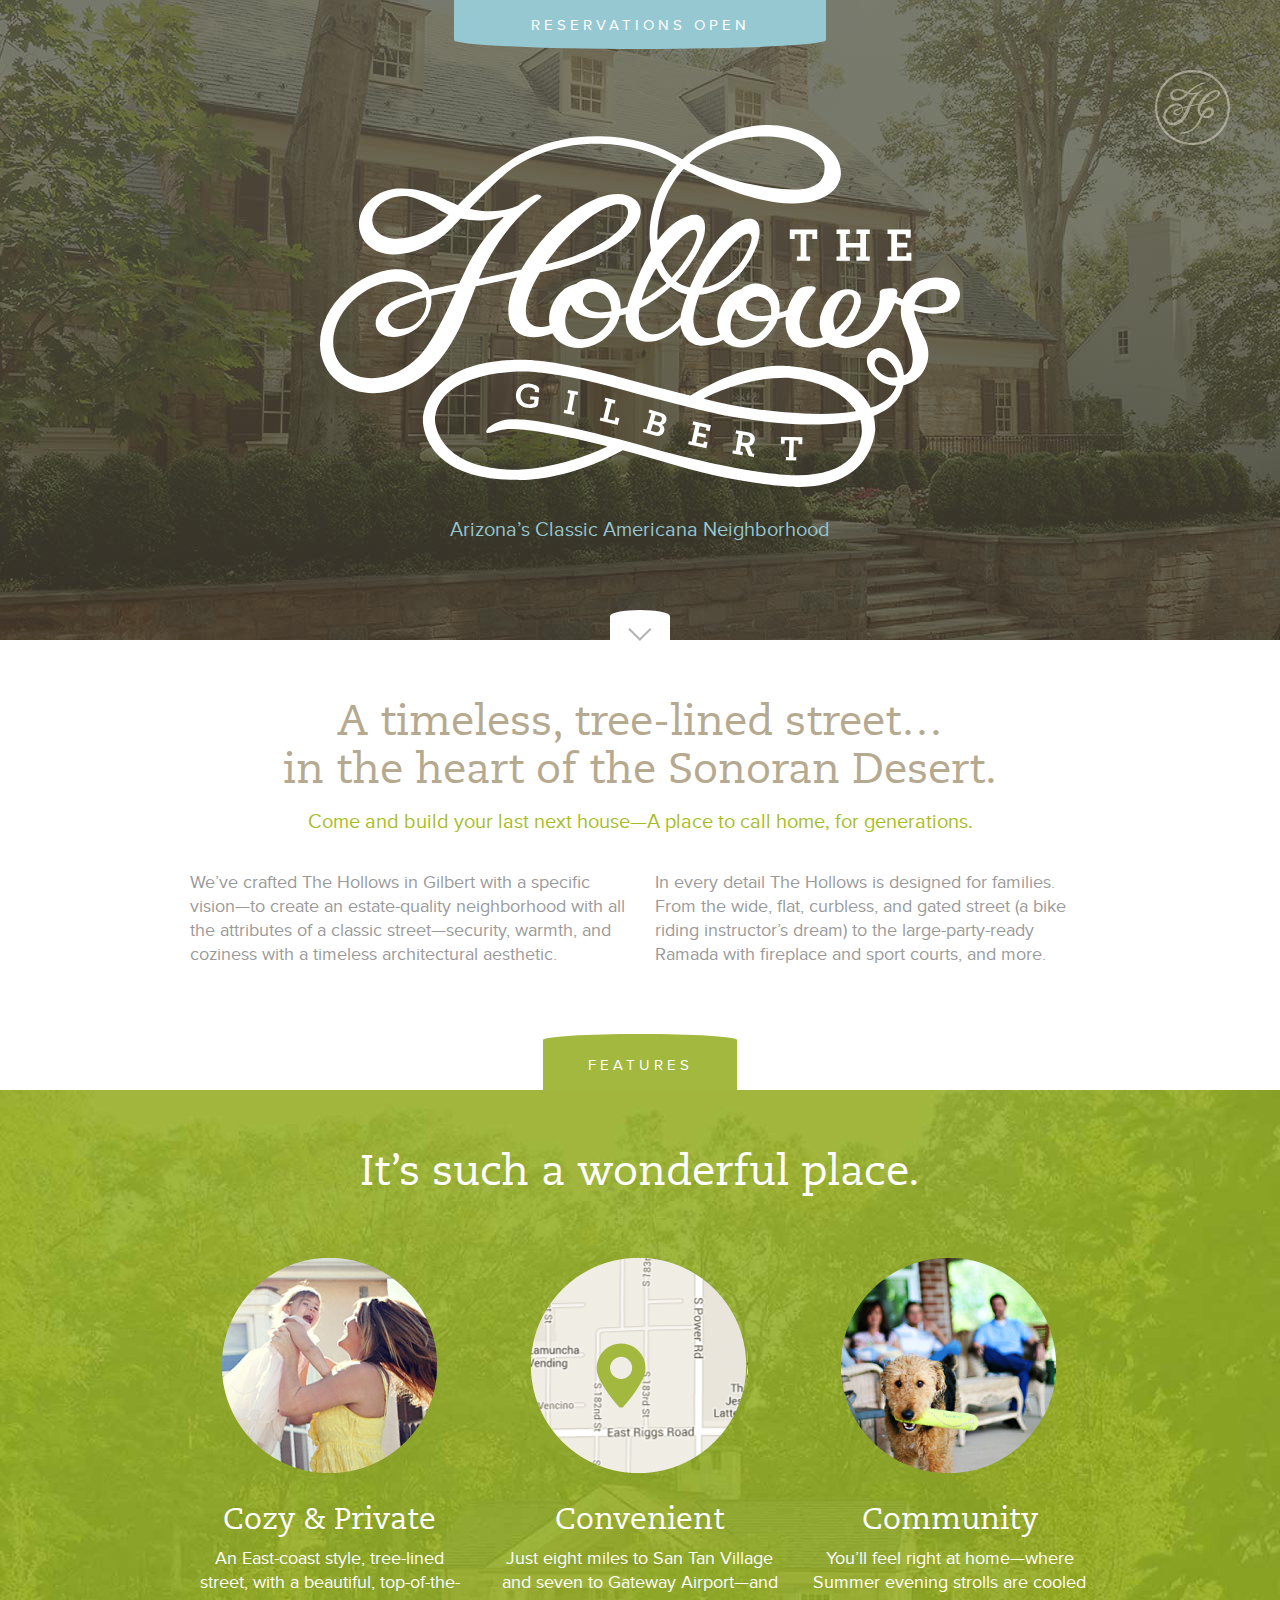
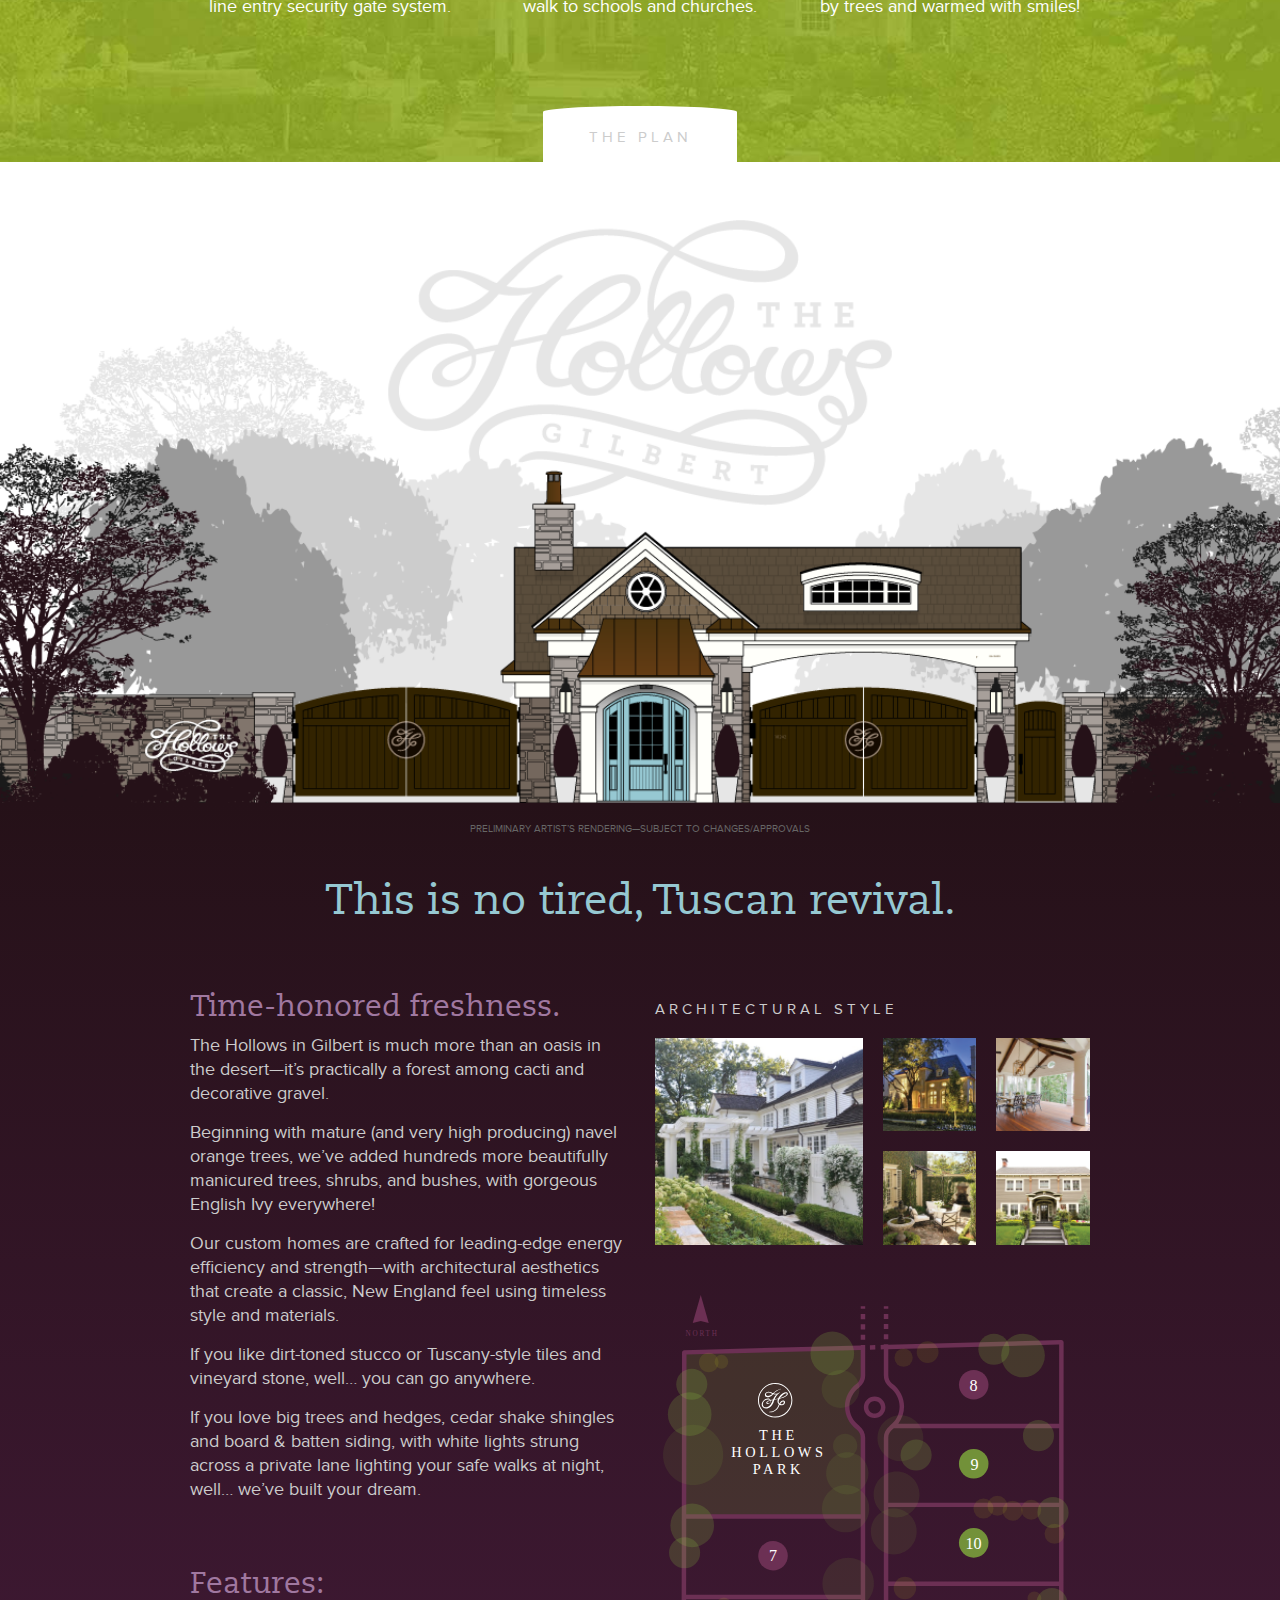
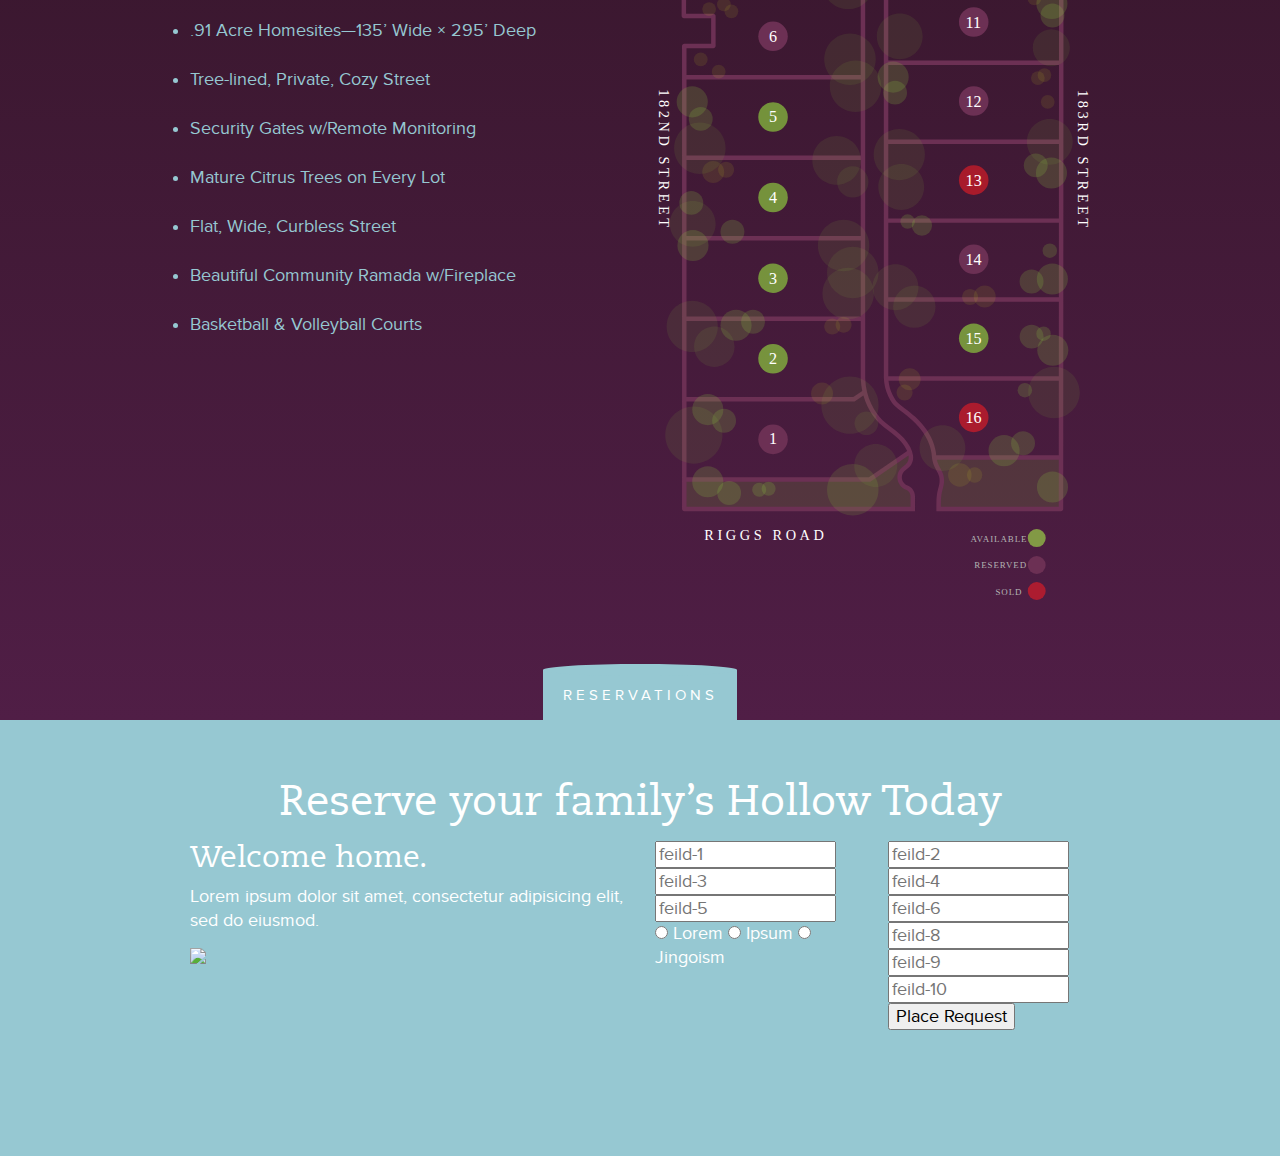
==== index.html @ a88f7053 "Plan Section" ====
<html>
<head>
	<title>The Hollows - Gilbert</title>
	<link rel="stylesheet" type="text/css" href="css/main.css">
</head>
<body>
	<header>
		<a href="#reservations" class="tab">Reservations Open</a>
		<div class="container">
			<h1>
				<img src="img/logo.svg" alt="The Hollows - Gilbert">
				<p class="subhead">Arizona&rsquo;s Classic Americana Neighborhood</p>
			</h1>
			<div class="mark"></div>
		</div>
	</header>

	<section id="info">
		<a href="#info" class="tab"><span class="down-arrow"></span></a>
		<div class="container">
			<h2>A timeless, tree-lined street&hellip; <br class="only-lg">in the heart of the Sonoran Desert.</h2>
			<p class="subhead">Come and build your last next house&mdash;A place to call home, for generations.</p>
			<div class="row">
				<div class="col-sm-12 col-lg-6">
					<p>We&rsquo;ve crafted The Hollows in Gilbert with a specific vision&mdash;to create an estate-quality neighborhood with all the attributes of a classic street&mdash;security, warmth, and coziness with a timeless architectural aesthetic.</p>
				</div>
				<div class="col-sm-12 col-lg-6">
					<p>In every detail The Hollows is designed for families. From the wide, flat, curbless, and gated street (a bike riding instructor&rsquo;s dream) to the large-party-ready Ramada with fireplace and sport courts, and more.</p>
				</div>
			</div>
		</div>
	</section>

	<section id="features">
		<a href="#features" class="tab">Features</a>
		<div class="container">
			<h2>It&rsquo;s such a wonderful place.</h2>
			<div class="row">
				<div class="col-sm-12 col-lg-4">
					<div class="feature feature-left"></div>
					<h3>Cozy &amp; Private</h3>
					<p>An East-coast style, tree-lined street, with a beautiful, top-of-the-line entry security gate system.</p>
				</div>
				<div class="col-sm-12 col-lg-4">
					<div class="feature feature-center"></div>
					<h3>Convenient</h3>
					<p>Just eight miles to San Tan Village and seven to Gateway Airport&mdash;and walk to schools and churches.</p>
				</div>
				<div class="col-sm-12 col-lg-4">
					<div class="feature feature-right"></div>
					<h3>Community</h3>
					<p>You&rsquo;ll feel right at home&mdash;where Summer evening strolls are cooled by trees and warmed with smiles!</p>
				</div>
			</div>
		</div>
	</section>

	<section id="plan">
		<a href="#plan" class="tab">The Plan</a>
		<img src="img/plan.png" class="plan-img">
		<div class="plan-gradient">
			<div class="container">
				<small>PRELIMINARY ARTIST&rsquo;S RENDERING&mdash;SUBJECT TO CHANGES/APPROVALS</small>
				<h2>This is no tired, Tuscan revival.</h2>
				<div class="row">
					<div class="col-sm-12 col-lg-6"><!-- Copy -->
						<h3>Time-honored freshness.</h3>
						<p>The Hollows in Gilbert is much more than an oasis in the desert&mdash;it&rsquo;s practically a forest among cacti and decorative gravel.</p>
						<p>Beginning with mature (and very high producing) navel orange trees, we&rsquo;ve added hundreds more beautifully manicured trees, shrubs, and bushes, with gorgeous English Ivy everywhere!</p>
						<p>Our custom homes are crafted for leading-edge energy efficiency and strength&mdash;with architectural aesthetics that create a classic, New England feel using timeless style and materials.</p>
						<p>If you like dirt-toned stucco or Tuscany-style tiles and vineyard stone, well&hellip; you can go anywhere.</p>
						<p>If you love big trees and hedges, cedar shake shingles and board & batten siding, with white lights strung across a private lane lighting your safe walks at night, well&hellip; we&rsquo;ve built your dream.</p>
					</div>
					<div class="col-sm-12 col-lg-6"><!-- Thumbnails -->
						<h4>Architectural Style</h4>
						<div class="row thumbnails">
							<div class="col-sm-6">
								<img src="img/architectural-style/thumb-img-1.png" width="200" height="200">
							</div>
							<div class="col-sm-3">
								<img src="img/architectural-style/thumb-img-2.png" width="90" height="90">
								<img src="img/architectural-style/thumb-img-3.png" width="90" height="90">
							</div>
							<div class="col-sm-3">
								<img src="img/architectural-style/thumb-img-4.png" width="90" height="90">
								<img src="img/architectural-style/thumb-img-5.png" width="90" height="90">
							</div>
						</div>
					</div>
					<div class="col-sm-12 col-lg-6 lg-pull-right"><!-- Floorplan -->

						<img src="img/floorplan.svg" width="485" height="1009">
					</div>
					<div class="col-sm-12 col-lg-6 clear-left"><!-- Features -->
						<h3>Features:</h3>
						<ul>
							<li>.91 Acre Homesites&mdash;135&rsquo; Wide &times; 295&rsquo; Deep</li>
							<li>Tree-lined, Private, Cozy Street</li>
							<li>Security Gates w/Remote Monitoring</li>
							<li>Mature Citrus Trees on Every Lot</li>
							<li>Flat, Wide, Curbless Street</li>
							<li>Beautiful Community Ramada w/Fireplace</li>
							<li>Basketball & Volleyball Courts</li>
						</ul>
					</div>
				</div>
			</div>
		</div>
	</section>


	<section id="reservations">
		<a href="#reservations" class="tab">Reservations</a>
		<div class="container">
			<h2>Reserve your family&rsquo;s Hollow Today</h2>
			<div class="row">
				<div class="col-sm-12 col-lg-6">
					<h3>Welcome home.</h3>
					<p>Lorem ipsum dolor sit amet, consectetur adipisicing elit, sed do eiusmod.</p>
					<img src="http://placehold.it/200">
				</div>
				<div class="col-sm-12 col-lg-6">
					<form>
						<div class="row">
							<div class="col-sm-6">
								<label class="sr-only" for="feild-1">feild-1</label>
								<input type="text" id="feild-1" placeholder="feild-1" >
							</div>
							<div class="col-sm-6">
								<label class="sr-only" for="feild-2">feild-2</label>
								<input type="text" id="feild-2" placeholder="feild-2" >
							</div>
						</div>

						<div class="row">
							<div class="col-sm-6">
								<label class="sr-only" for="feild-3">feild-3</label>
								<input type="text" id="feild-3" placeholder="feild-3" >
							</div>
							<div class="col-sm-6">
								<label class="sr-only" for="feild-4">feild-4</label>
								<input type="text" id="feild-4" placeholder="feild-4" >
							</div>
						</div>

						<div class="row">
							<div class="col-sm-6">
								<label class="sr-only" for="feild-5">feild-5</label>
								<input type="text" id="feild-5" placeholder="feild-5" >
							</div>
							<div class="col-sm-6">
								<label class="sr-only" for="feild-6">feild-6</label>
								<input type="text" id="feild-6" placeholder="feild-6" >
							</div>
						</div>

						<div class="row">
							<div class="col-sm-6">
								<label>
									<input type="radio" name="field-7"> Lorem
								</label>
								<label>
									<input type="radio" name="field-7"> Ipsum
								</label>
								<label>
									<input type="radio" name="field-7"> Jingoism
								</label>
							</div>
							<div class="col-sm-6">
								<label class="sr-only" for="feild-8">feild-8</label>
								<input type="text" id="feild-8" placeholder="feild-8" >
								<label class="sr-only" for="feild-9">feild-9</label>
								<input type="text" id="feild-9" placeholder="feild-9" >
								<label class="sr-only" for="feild-10">feild-10</label>
								<input type="text" id="feild-10" placeholder="feild-10" >
								<input type="submit" value="Place Request">
							</div>
						</div>
					</form>
				</div>
			</div>
		</div>
	</section>

	<footer>
		<div class="container">
		</div>
	</footer>




<script src="//ajax.googleapis.com/ajax/libs/jquery/1.10.2/jquery.min.js"></script>
<script>window.jQuery || document.write('<script src="js/jquery-1.10.2.min.js"><\/script>')</script>
<script src="js/plugins.js"></script>

<script>
	$(function() {
		// SVG Fallback
		svgeezy.init('nocheck', 'png');

		// Smoothscroll on-page links
		$('a[href^="#"]').on('click', function(e){
			var dest = $(this).attr('href');
			var fromTop = Math.round($(dest).offset().top);
			var scrollDuration = 200;
			if( $(this).parent().is('header') ){ // Slow it down for the long haul
				scrollDuration = 1000;
			}
			$('html, body').animate({'scrollTop': fromTop}, scrollDuration);
			e.preventDefault();
		});
	});
</script>

</body>
</html>
---- css/main.css ----
@font-face {
    font-family: 'Caecilia';
    src: url('../fonts/caecilialtstd-roman-webfont.eot');
    src: url('../fonts/caecilialtstd-roman-webfont.eot?#iefix') format('embedded-opentype'),
         url('../fonts/caecilialtstd-roman-webfont.woff') format('woff'),
         url('../fonts/caecilialtstd-roman-webfont.ttf') format('truetype'),
         url('../fonts/caecilialtstd-roman-webfont.svg#caecilia_lt_std55_roman') format('svg');
    font-weight: 400;
    font-style: normal;
}
@font-face {
    font-family: 'Caecilia';
    src: url('../fonts/caecilialtstd-bold-webfont.eot');
    src: url('../fonts/caecilialtstd-bold-webfont.eot?#iefix') format('embedded-opentype'),
         url('../fonts/caecilialtstd-bold-webfont.woff') format('woff'),
         url('../fonts/caecilialtstd-bold-webfont.ttf') format('truetype'),
         url('../fonts/caecilialtstd-bold-webfont.svg#caecilia_lt_std75_bold') format('svg');
    font-weight:  700;
    font-style: normal;
}
@font-face {
    font-family: 'Proxima Nova';
    src: url('../fonts/proximanova-reg-webfont.eot');
    src: url('../fonts/proximanova-reg-webfont.eot?#iefix') format('embedded-opentype'),
         url('../fonts/proximanova-reg-webfont.woff') format('woff'),
         url('../fonts/proximanova-reg-webfont.ttf') format('truetype'),
         url('../fonts/proximanova-reg-webfont.svg#proxima_nova_rgregular') format('svg');
    font-weight: normal;
    font-style: normal;
}
@font-face {
    font-family: 'Proxima Nova';
    src: url('../fonts/proximanova-bold-webfont.eot');
    src: url('../fonts/proximanova-bold-webfont.eot?#iefix') format('embedded-opentype'),
         url('../fonts/proximanova-bold-webfont.woff') format('woff'),
         url('../fonts/proximanova-bold-webfont.ttf') format('truetype'),
         url('../fonts/proximanova-bold-webfont.svg#proxima_nova_rgbold') format('svg');
    font-weight: 700;
    font-style: normal;
}

/*! normalize.css v2.1.3 | MIT License | git.io/normalize */
article,
aside,
details,
figcaption,
figure,
footer,
header,
hgroup,
main,
nav,
section,
summary {
  display: block;
}
audio,
canvas,
video {
  display: inline-block;
}
audio:not([controls]) {
  display: none;
  height: 0;
}
[hidden],
template {
  display: none;
}
html {
  font-family: sans-serif;
  -ms-text-size-adjust: 100%;
  -webkit-text-size-adjust: 100%;
}
body {
  margin: 0;
}
a {
  background: transparent;
}
a:focus {
  outline: thin dotted;
}
a:active,
a:hover {
  outline: 0;
}
h1 {
  font-size: 2em;
  margin: 0.67em 0;
}
abbr[title] {
  border-bottom: 1px dotted;
}
b,
strong {
  font-weight: bold;
}
dfn {
  font-style: italic;
}
hr {
  -moz-box-sizing: content-box;
  box-sizing: content-box;
  height: 0;
}
mark {
  background: #ff0;
  color: #000;
}
code,
kbd,
pre,
samp {
  font-family: monospace, serif;
  font-size: 1em;
}
pre {
  white-space: pre-wrap;
}
q {
  quotes: "\201C" "\201D" "\2018" "\2019";
}
small {
  font-size: 80%;
}
sub,
sup {
  font-size: 75%;
  line-height: 0;
  position: relative;
  vertical-align: baseline;
}
sup {
  top: -0.5em;
}
sub {
  bottom: -0.25em;
}
img {
  border: 0;
}
svg:not(:root) {
  overflow: hidden;
}
figure {
  margin: 0;
}
fieldset {
  border: 1px solid #c0c0c0;
  margin: 0 2px;
  padding: 0.35em 0.625em 0.75em;
}
legend {
  border: 0;
  padding: 0;
}
button,
input,
select,
textarea {
  font-family: inherit;
  font-size: 100%;
  margin: 0;
}
button,
input {
  line-height: normal;
}
button,
select {
  text-transform: none;
}
button,
html input[type="button"],
input[type="reset"],
input[type="submit"] {
  -webkit-appearance: button;
  cursor: pointer;
}
button[disabled],
html input[disabled] {
  cursor: default;
}
input[type="checkbox"],
input[type="radio"] {
  box-sizing: border-box;
  padding: 0;
}
input[type="search"] {
  -webkit-appearance: textfield;
  -moz-box-sizing: content-box;
  -webkit-box-sizing: content-box;
  box-sizing: content-box;
}
input[type="search"]::-webkit-search-cancel-button,
input[type="search"]::-webkit-search-decoration {
  -webkit-appearance: none;
}
button::-moz-focus-inner,
input::-moz-focus-inner {
  border: 0;
  padding: 0;
}
textarea {
  overflow: auto;
  vertical-align: top;
}

*,
*:before,
*:after {
  -webkit-box-sizing: border-box;
  -moz-box-sizing: border-box;
  box-sizing: border-box;
}
html {
  font-size: 62.5%;
  -webkit-tap-highlight-color: rgba(0, 0, 0, 0);
}

 /*!
  * Bootstrap v3.0.2 Grid
  */


.row {
  margin-left: -15px;
  margin-right: -15px;
}
.row:before,
.row:after {
  content: " ";
  /* 1 */

  display: table;
  /* 2 */

}
.row:after {
  clear: both;
}
.col-sm-1,
.col-lg-1,
.col-sm-2,
.col-lg-2,
.col-sm-3,
.col-lg-3,
.col-sm-4,
.col-lg-4,
.col-sm-5,
.col-lg-5,
.col-sm-6,
.col-lg-6,
.col-sm-7,
.col-lg-7,
.col-sm-8,
.col-lg-8,
.col-sm-9,
.col-lg-9,
.col-sm-10,
.col-lg-10,
.col-sm-11,
.col-lg-11,
.col-sm-12,
.col-lg-12{
  position: relative;
  min-height: 1px;
  padding-left: 15px;
  padding-right: 15px;
}
.col-sm-1, .col-sm-2, .col-sm-3, .col-sm-4, .col-sm-5, .col-sm-6, .col-sm-7, .col-sm-8, .col-sm-9, .col-sm-10, .col-sm-11 {
  float: left;
}
.col-sm-12 {
  width: 100%;
}
.col-sm-11 {
  width: 91.66666666666666%;
}
.col-sm-10 {
  width: 83.33333333333334%;
}
.col-sm-9 {
  width: 75%;
}
.col-sm-8 {
  width: 66.66666666666666%;
}
.col-sm-7 {
  width: 58.333333333333336%;
}
.col-sm-6 {
  width: 50%;
}
.col-sm-5 {
  width: 41.66666666666667%;
}
.col-sm-4 {
  width: 33.33333333333333%;
}
.col-sm-3 {
  width: 25%;
}
.col-sm-2 {
  width: 16.666666666666664%;
}
.col-sm-1 {
  width: 8.333333333333332%;
}
.col-sm-pull-12 {
  right: 100%;
}
.col-sm-pull-11 {
  right: 91.66666666666666%;
}
.col-sm-pull-10 {
  right: 83.33333333333334%;
}
.col-sm-pull-9 {
  right: 75%;
}
.col-sm-pull-8 {
  right: 66.66666666666666%;
}
.col-sm-pull-7 {
  right: 58.333333333333336%;
}
.col-sm-pull-6 {
  right: 50%;
}
.col-sm-pull-5 {
  right: 41.66666666666667%;
}
.col-sm-pull-4 {
  right: 33.33333333333333%;
}
.col-sm-pull-3 {
  right: 25%;
}
.col-sm-pull-2 {
  right: 16.666666666666664%;
}
.col-sm-pull-1 {
  right: 8.333333333333332%;
}
.col-sm-pull-0 {
  right: 0%;
}
.col-sm-push-12 {
  left: 100%;
}
.col-sm-push-11 {
  left: 91.66666666666666%;
}
.col-sm-push-10 {
  left: 83.33333333333334%;
}
.col-sm-push-9 {
  left: 75%;
}
.col-sm-push-8 {
  left: 66.66666666666666%;
}
.col-sm-push-7 {
  left: 58.333333333333336%;
}
.col-sm-push-6 {
  left: 50%;
}
.col-sm-push-5 {
  left: 41.66666666666667%;
}
.col-sm-push-4 {
  left: 33.33333333333333%;
}
.col-sm-push-3 {
  left: 25%;
}
.col-sm-push-2 {
  left: 16.666666666666664%;
}
.col-sm-push-1 {
  left: 8.333333333333332%;
}
.col-sm-push-0 {
  left: 0%;
}
.col-sm-offset-12 {
  margin-left: 100%;
}
.col-sm-offset-11 {
  margin-left: 91.66666666666666%;
}
.col-sm-offset-10 {
  margin-left: 83.33333333333334%;
}
.col-sm-offset-9 {
  margin-left: 75%;
}
.col-sm-offset-8 {
  margin-left: 66.66666666666666%;
}
.col-sm-offset-7 {
  margin-left: 58.333333333333336%;
}
.col-sm-offset-6 {
  margin-left: 50%;
}
.col-sm-offset-5 {
  margin-left: 41.66666666666667%;
}
.col-sm-offset-4 {
  margin-left: 33.33333333333333%;
}
.col-sm-offset-3 {
  margin-left: 25%;
}
.col-sm-offset-2 {
  margin-left: 16.666666666666664%;
}
.col-sm-offset-1 {
  margin-left: 8.333333333333332%;
}
.col-sm-offset-0 {
  margin-left: 0%;
}
@media (min-width: 600px) {
  .col-lg-1, .col-lg-2, .col-lg-3, .col-lg-4, .col-lg-5, .col-lg-6, .col-lg-7, .col-lg-8, .col-lg-9, .col-lg-10, .col-lg-11 {
    float: left;
  }
  .col-lg-12 {
    width: 100%;
  }
  .col-lg-11 {
    width: 91.66666666666666%;
  }
  .col-lg-10 {
    width: 83.33333333333334%;
  }
  .col-lg-9 {
    width: 75%;
  }
  .col-lg-8 {
    width: 66.66666666666666%;
  }
  .col-lg-7 {
    width: 58.333333333333336%;
  }
  .col-lg-6 {
    width: 50%;
  }
  .col-lg-5 {
    width: 41.66666666666667%;
  }
  .col-lg-4 {
    width: 33.33333333333333%;
  }
  .col-lg-3 {
    width: 25%;
  }
  .col-lg-2 {
    width: 16.666666666666664%;
  }
  .col-lg-1 {
    width: 8.333333333333332%;
  }
  .col-lg-pull-12 {
    right: 100%;
  }
  .col-lg-pull-11 {
    right: 91.66666666666666%;
  }
  .col-lg-pull-10 {
    right: 83.33333333333334%;
  }
  .col-lg-pull-9 {
    right: 75%;
  }
  .col-lg-pull-8 {
    right: 66.66666666666666%;
  }
  .col-lg-pull-7 {
    right: 58.333333333333336%;
  }
  .col-lg-pull-6 {
    right: 50%;
  }
  .col-lg-pull-5 {
    right: 41.66666666666667%;
  }
  .col-lg-pull-4 {
    right: 33.33333333333333%;
  }
  .col-lg-pull-3 {
    right: 25%;
  }
  .col-lg-pull-2 {
    right: 16.666666666666664%;
  }
  .col-lg-pull-1 {
    right: 8.333333333333332%;
  }
  .col-lg-pull-0 {
    right: 0%;
  }
  .col-lg-push-12 {
    left: 100%;
  }
  .col-lg-push-11 {
    left: 91.66666666666666%;
  }
  .col-lg-push-10 {
    left: 83.33333333333334%;
  }
  .col-lg-push-9 {
    left: 75%;
  }
  .col-lg-push-8 {
    left: 66.66666666666666%;
  }
  .col-lg-push-7 {
    left: 58.333333333333336%;
  }
  .col-lg-push-6 {
    left: 50%;
  }
  .col-lg-push-5 {
    left: 41.66666666666667%;
  }
  .col-lg-push-4 {
    left: 33.33333333333333%;
  }
  .col-lg-push-3 {
    left: 25%;
  }
  .col-lg-push-2 {
    left: 16.666666666666664%;
  }
  .col-lg-push-1 {
    left: 8.333333333333332%;
  }
  .col-lg-push-0 {
    left: 0%;
  }
  .col-lg-offset-12 {
    margin-left: 100%;
  }
  .col-lg-offset-11 {
    margin-left: 91.66666666666666%;
  }
  .col-lg-offset-10 {
    margin-left: 83.33333333333334%;
  }
  .col-lg-offset-9 {
    margin-left: 75%;
  }
  .col-lg-offset-8 {
    margin-left: 66.66666666666666%;
  }
  .col-lg-offset-7 {
    margin-left: 58.333333333333336%;
  }
  .col-lg-offset-6 {
    margin-left: 50%;
  }
  .col-lg-offset-5 {
    margin-left: 41.66666666666667%;
  }
  .col-lg-offset-4 {
    margin-left: 33.33333333333333%;
  }
  .col-lg-offset-3 {
    margin-left: 25%;
  }
  .col-lg-offset-2 {
    margin-left: 16.666666666666664%;
  }
  .col-lg-offset-1 {
    margin-left: 8.333333333333332%;
  }
  .col-lg-offset-0 {
    margin-left: 0%;
  }
}

/* Typography */
body{
  font-family: "Proxima Nova";
  font-size: 18px;
  line-height: 1.3333333;
  color: #fff;
}
h1, h2, h3, h4, h5, h6{
  margin: 0;
}

h2{
  text-align: center;
  margin-bottom: 15px;
  font-family: Caecilia, serif;
  font-size: 42px;
  font-weight: 400;
  line-height: 48px;
}
h3{
  margin-bottom: 10px;
  font-family: Caecilia, serif;
  font-size: 30px;
  font-weight: 400;
  line-height: 34px;
}
h4{
  text-transform: uppercase;
  font-size: 15px;
  letter-spacing: 4px;
  font-weight: 400;
  margin: 10px 0 18px;
}

.subhead{
  text-align: center;
  font-size: 20px;
  font-weight: 400;
  color: #96C8D2;
  margin-bottom: 35px;
}

a{
  color: #fff;
  text-decoration: none;
}

p{
  margin: 0 0 15px;
}

ul, ol{
  padding: 0;
}
li{
  padding: 0 0 25px 0;
}

/* Layout */
img{
  max-width: 100%;
  height: auto;
}
.container{
  margin: 0 auto;
  max-width: 960px;
  padding: 0 30px;
}

header,section{
  position: relative;
  background-size: cover;
  background-repeat: no-repeat;
  background-position: center;
  padding: 58px 0 108px;
}

header{
  background-image: url(../img/header.jpg);
}
#info{
  background: #fff;
}
#features{
  background-color: #A2B83E;
  background-image: url(../img/features.jpg);
  background-position: top center;
}

#plan{
  background:#fff;
}
.plan-img{
  width: 100%;
}
.plan-gradient{
  background:#251118;
  background-image: -webkit-linear-gradient(top, #251118 0, #501E46 100%);
  background-image: -moz-linear-gradient(top, #251118 0, #501E46 100%);
  background-image: -o-linear-gradient(top, #251118 0, #501E46 100%);
  background-image: -ms-linear-gradient(top, #251118 0, #501E46 100%);
  background-image: linear-gradient(top, #251118 0, #501E46 100%);
}

#reservations{
  background: #96C8D2;
}

/* Common */
.mark{
   background: url(../img/vector-sprite.png) top left no-repeat;
   background-image: none, url(../img/vector-sprite.svg);
}

.tab{
  display: block;
  position: absolute;
  top: -50px;
  left: 50%;
  margin-left: -97px;
  width: 194px;
  height: 50px;
  text-align: center;
  background-color: inherit;
  line-height: 50px;
  text-transform: uppercase;
  font-size: 15px;
  letter-spacing: 4px;
}
.tab:before{
  display: block;
  position: absolute;
  content:'';
  width: 100%;
  height: 12px;
  background: inherit;
  top: -6px;
  border-radius: 50%;
}

/* Sections */
header{
  padding: 125px 0 62px;
}

header .tab{
  top: 0;
  background-color: #96C8D2;
  height: 40px;
  width: 372px;
  margin-left: -186px;
}
header .tab:before{
  height:18px;
  top: auto;
  bottom: -9px;
  border-radius: 0 0 50% 50%;
}

header h1 img{
  display: block;
  max-width: 100%;
  margin: 0 auto 30px;
}

header .mark{
  position: absolute;
  top: 70px;
  right: 50px;
  width: 75px;
  height: 75px;
  background-position: -25px 0;
}

#info{
  color: #999;
}

#info .tab{
  width: 60px;
  margin-left: -30px;
  height: 24px;
  top: -24px;
}

.down-arrow{
  background: url(../img/vector-sprite.png) top left no-repeat;
  background-image: none, url(../img/vector-sprite.svg);
  display: inline-block;
  width: 24px;
  height: 13px;
  margin-top: 12px;
}

#info h2{
  color: #B5A990;
}

#info .subhead{
  color: #A5BC22;
}

#features{
  text-align: center;
  padding-bottom: 68px
}

#features .row{
  margin-top: 60px;
}

#features .col-sm-12{
  margin-bottom: 60px;
}

.feature{
  display: inline-block;
  width: 217px;
  height: 217px;
  margin-bottom: 30px;
  background: url(../img/raster-sprite.png) no-repeat top left;
}
.feature-center{
  background-position: -217px 0;
}
.feature-right{
  background-position: -433px 0;
}

#plan, #plan .tab{
  color: #ccc;
  padding-bottom: 0;
}

.plan-gradient {
  padding: 20px 0 120px;
}

#plan small{
  text-align: center;
  display: block;
  font-size: 10px;
  color: #666;
  margin-bottom: 40px;
}

#plan h2{
  color: #96C8D2;
  /*margin-bottom: 65px;*/
}

#plan .col-lg-6{
  margin-top: 50px;
}

#plan h3{
  color: #A078A0;
}

.row.thumbnails{
  margin-right: -10px;
  margin-left: -10px;
}

.row.thumbnails .col-sm-6, .col-sm-3{
  padding: 0 10px;
}

.row.thumbnails img{
  width: 100%;
}
.row.thumbnails img + img{
  margin-top: 20px;
}

#plan ul{
  color: #96C8D2;
}

/* Helpers */
.pull-left,
.lg-pull-left{ float: left; }
.pull-right,
.lg-pull-right{ float: right; }

.clear-left{ clear: left; }
.clear-right{ clear: right; }
.clear-both{ clear: both; }

@media (max-width: 599px) {
  .only-lg{ display: none; }
  .lg-pull-right,
  .lg-pull-left{ float: none; }
}

@media (min-width: 600px) {
  .only-sm{ display: none; }
}


.sr-only{
  position: absolute;
  width: 1px;
  height: 1px;
  padding: 0;
  margin: -1px;
  overflow: hidden;
  clip: rect(0, 0, 0, 0);
  border: 0;
}
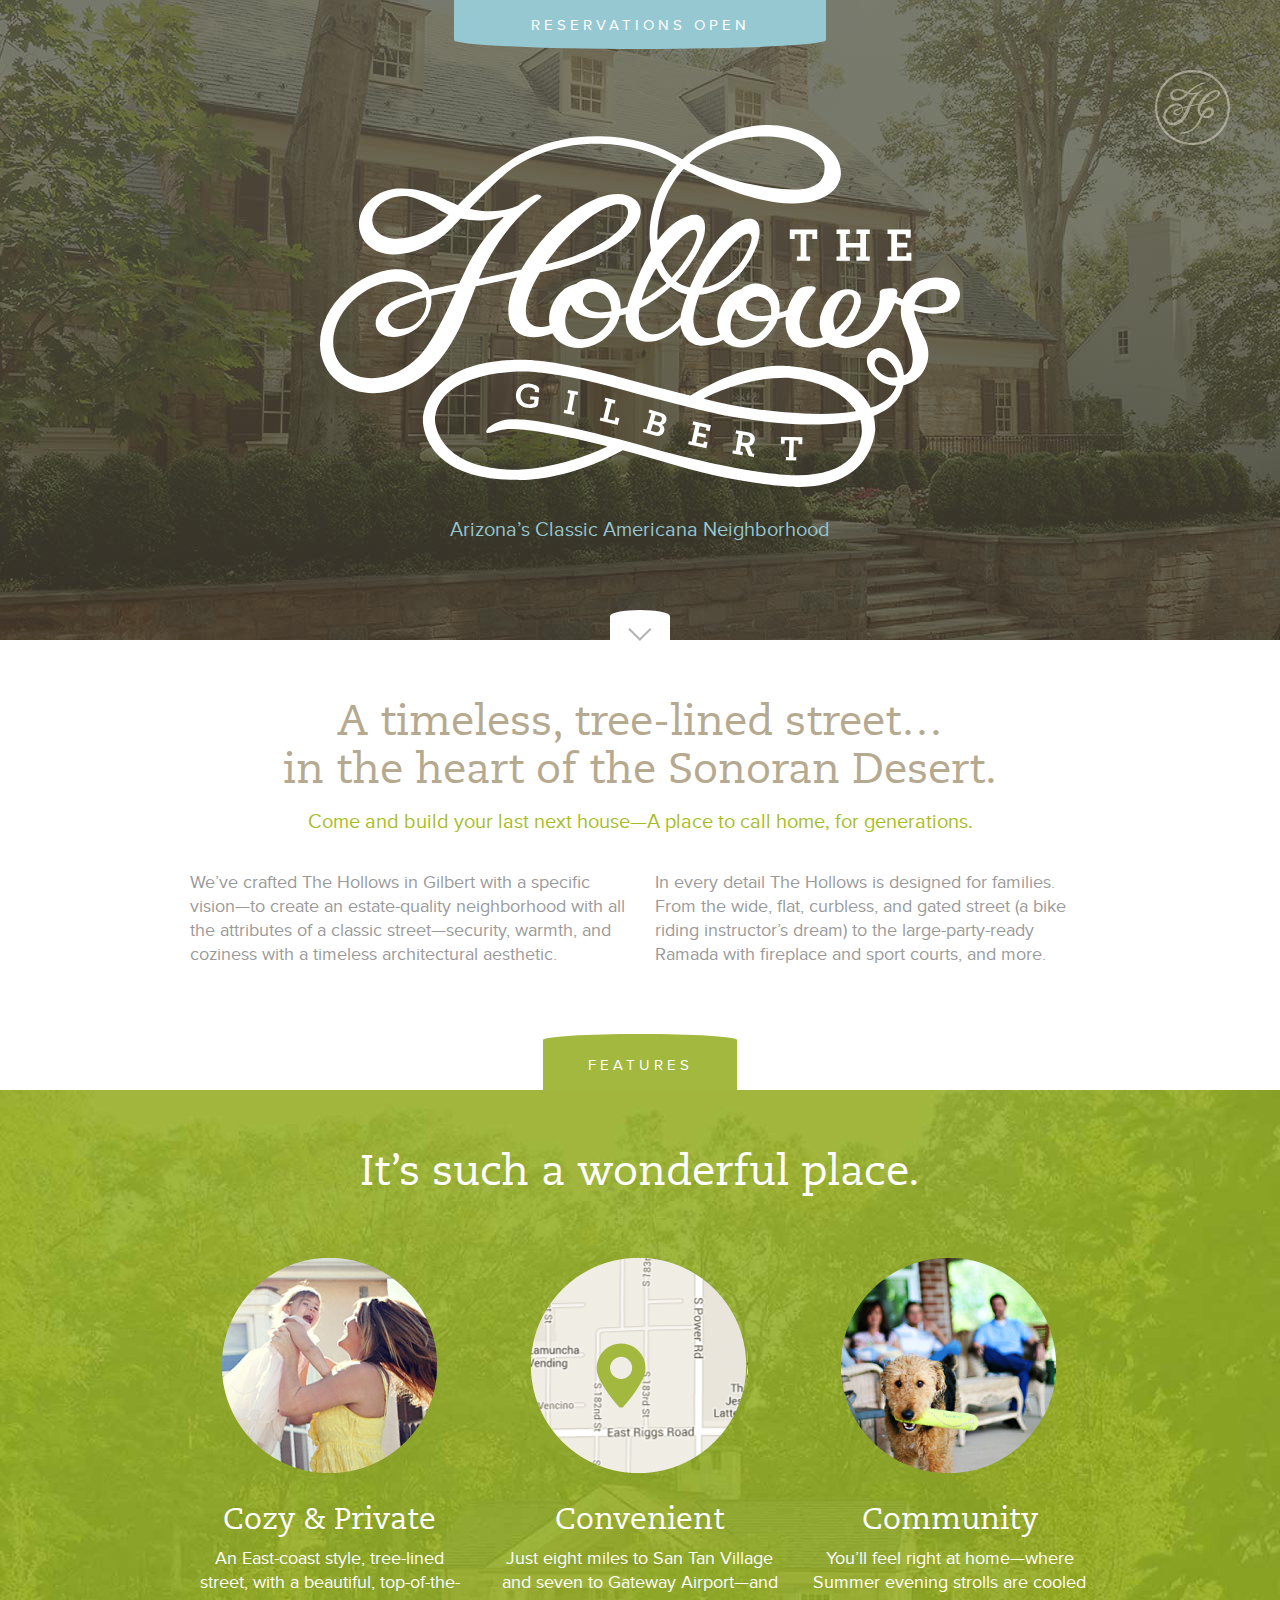
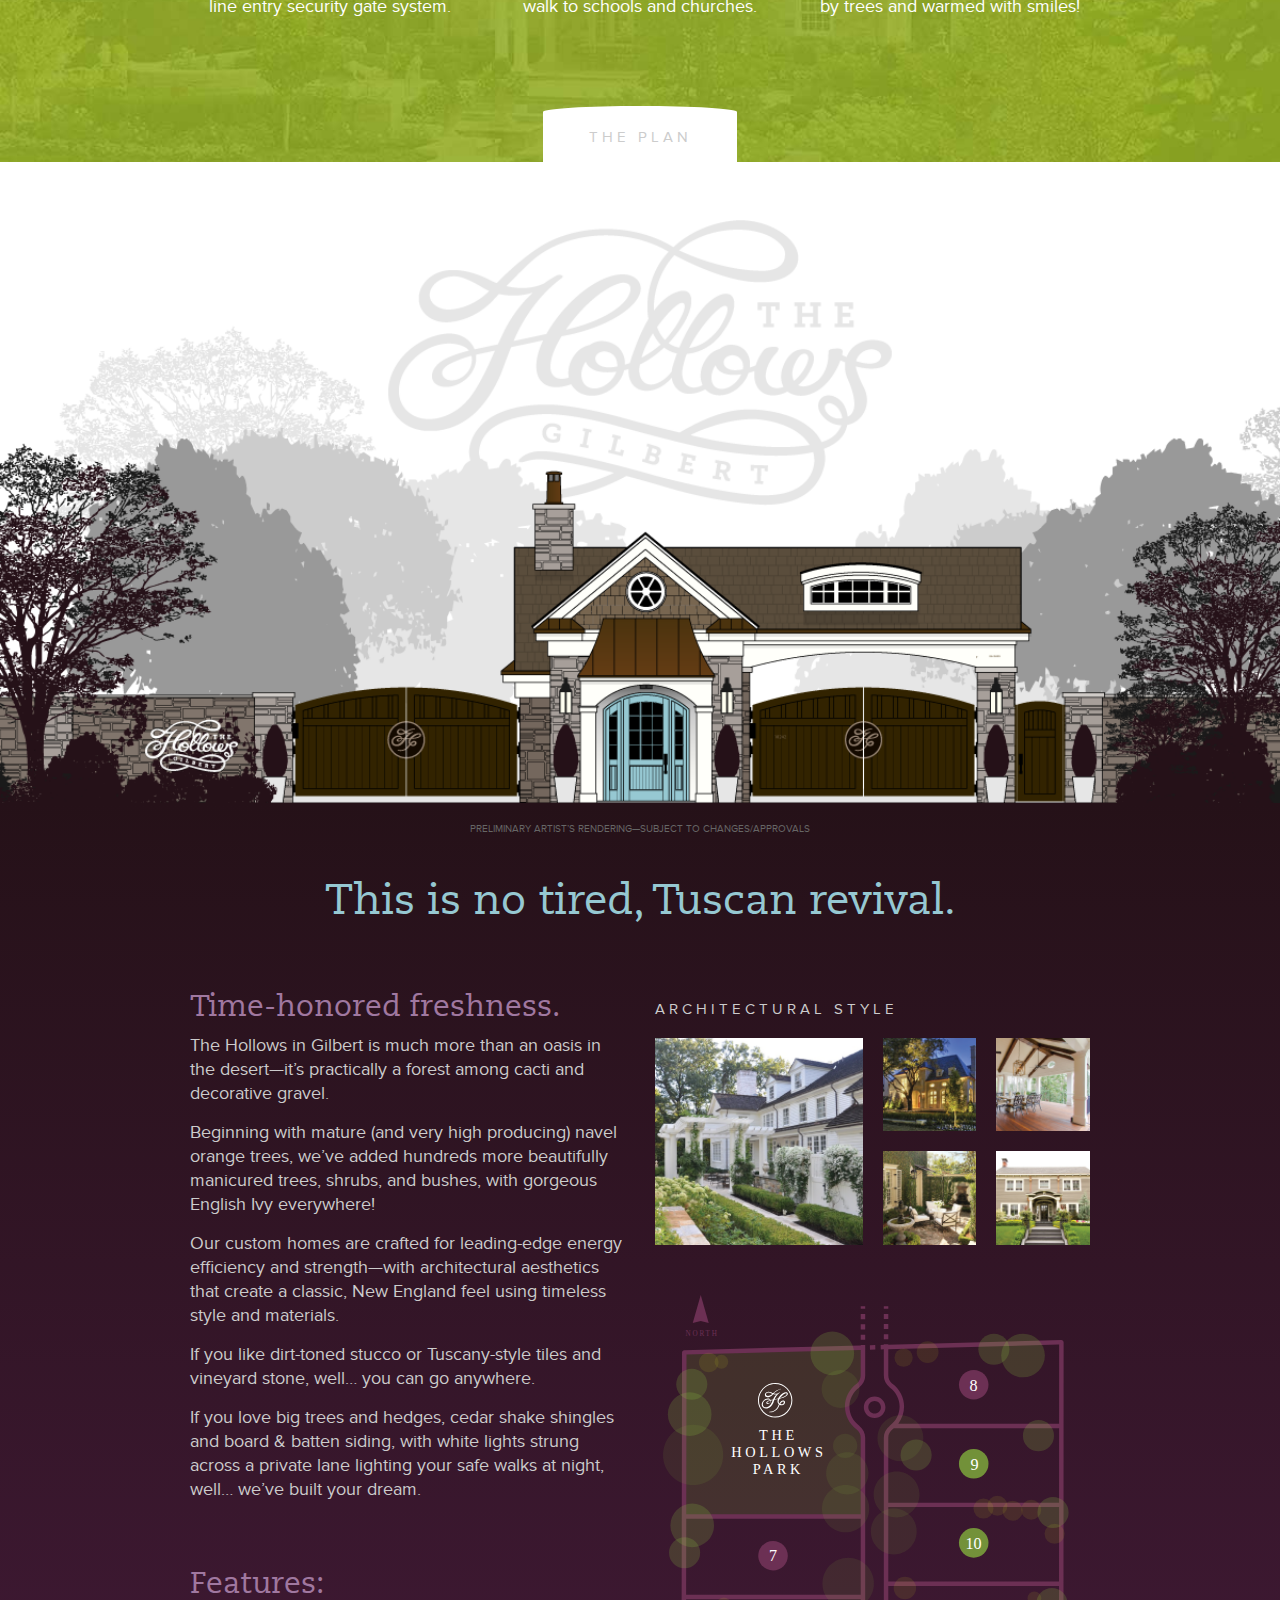
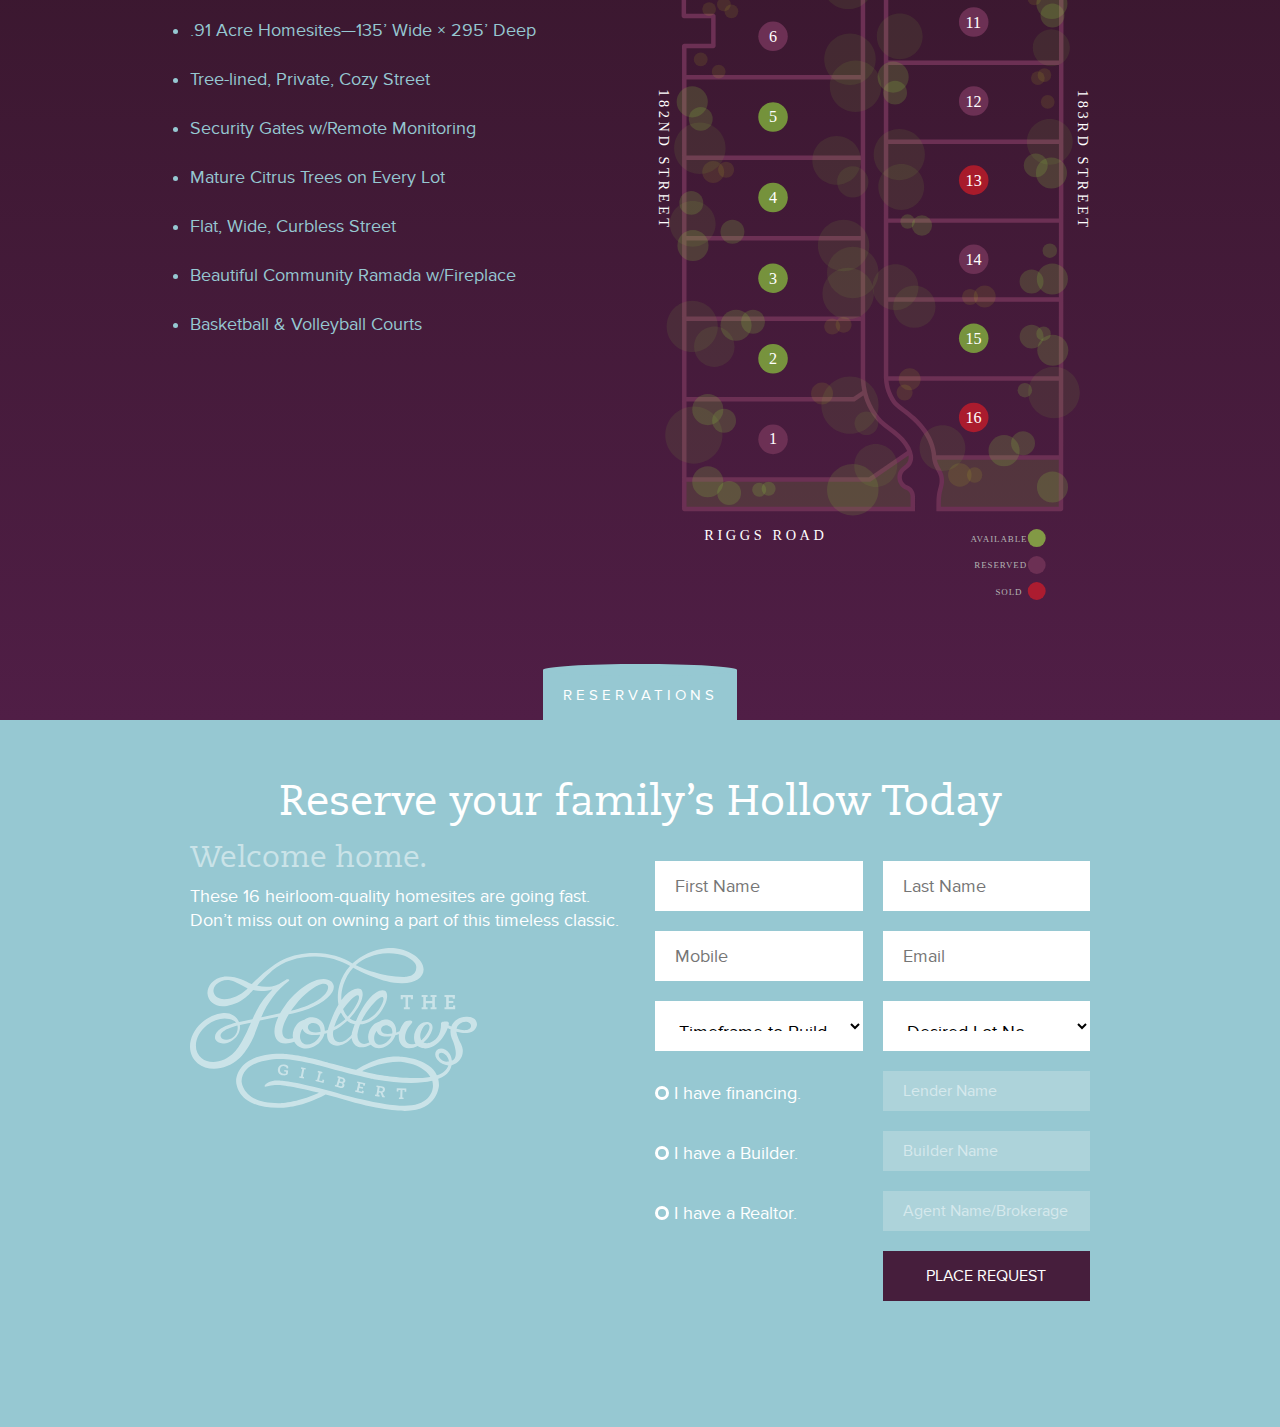
==== commit c00e5839: "Reservations Section, still need to do select dropdowns" ====
--- a/index.html
+++ b/index.html
@@ -116,64 +116,103 @@
 			<div class="row">
 				<div class="col-sm-12 col-lg-6">
 					<h3>Welcome home.</h3>
-					<p>Lorem ipsum dolor sit amet, consectetur adipisicing elit, sed do eiusmod.</p>
-					<img src="http://placehold.it/200">
-				</div>
-				<div class="col-sm-12 col-lg-6">
-					<form>
-						<div class="row">
-							<div class="col-sm-6">
-								<label class="sr-only" for="feild-1">feild-1</label>
-								<input type="text" id="feild-1" placeholder="feild-1" >
-							</div>
-							<div class="col-sm-6">
-								<label class="sr-only" for="feild-2">feild-2</label>
-								<input type="text" id="feild-2" placeholder="feild-2" >
-							</div>
-						</div>
-
-						<div class="row">
-							<div class="col-sm-6">
-								<label class="sr-only" for="feild-3">feild-3</label>
-								<input type="text" id="feild-3" placeholder="feild-3" >
-							</div>
-							<div class="col-sm-6">
-								<label class="sr-only" for="feild-4">feild-4</label>
-								<input type="text" id="feild-4" placeholder="feild-4" >
-							</div>
-						</div>
-
-						<div class="row">
-							<div class="col-sm-6">
-								<label class="sr-only" for="feild-5">feild-5</label>
-								<input type="text" id="feild-5" placeholder="feild-5" >
-							</div>
-							<div class="col-sm-6">
-								<label class="sr-only" for="feild-6">feild-6</label>
-								<input type="text" id="feild-6" placeholder="feild-6" >
-							</div>
-						</div>
-
-						<div class="row">
-							<div class="col-sm-6">
-								<label>
-									<input type="radio" name="field-7"> Lorem
-								</label>
-								<label>
-									<input type="radio" name="field-7"> Ipsum
-								</label>
-								<label>
-									<input type="radio" name="field-7"> Jingoism
-								</label>
-							</div>
-							<div class="col-sm-6">
-								<label class="sr-only" for="feild-8">feild-8</label>
-								<input type="text" id="feild-8" placeholder="feild-8" >
-								<label class="sr-only" for="feild-9">feild-9</label>
-								<input type="text" id="feild-9" placeholder="feild-9" >
-								<label class="sr-only" for="feild-10">feild-10</label>
-								<input type="text" id="feild-10" placeholder="feild-10" >
-								<input type="submit" value="Place Request">
+					<p>These 16 heirloom-quality homesites are going fast. Don&rsquo;t miss out on owning a part of this timeless classic.</p>
+					<img src="img/logo.svg" alt="The Hollows - Gilbert">
+				</div>
+				<div class="col-sm-12 col-lg-6">
+					<form id="form1" name="form1" class="wufoo topLabel page" autocomplete="off" enctype="multipart/form-data" method="post" novalidate action="https://madebyowls.wufoo.com/forms/z1ybwzn105iui0k/#public">
+						<div class="row">
+							<div class="col-lg-6">
+								<label class="desc sr-only" id="title220" for="Field220">First Name</label>
+								<input id="Field220" name="Field220" type="text" class="field text medium" value="" maxlength="255" tabindex="1" onkeyup="" placeholder="First Name" />
+							</div>
+							<div class="col-lg-6">
+								<label class="desc sr-only" id="title233" for="Field233">Last Name</label>
+								<input id="Field233" name="Field233" type="text" class="field text medium" value="" maxlength="255" tabindex="2" onkeyup="" placeholder="Last Name" />
+							</div>
+						</div>
+
+						<div class="row">
+							<div class="col-lg-6">
+								<label class="desc sr-only" id="title232" for="Field232">Mobile</label>
+								<input id="Field232" name="Field232" type="text" class="field text medium" value="" maxlength="255" tabindex="3" onkeyup="" placeholder="Mobile" />
+							</div>
+							<div class="col-lg-6">
+								<label class="desc sr-only" id="title5" for="Field5">Email</label>
+								<input id="Field5" name="Field5" type="email" spellcheck="false" class="field text medium" value="" maxlength="255" tabindex="4" placeholder="Email" />
+							</div>
+						</div>
+
+						<div class="row">
+							<div class="col-lg-6">
+								<label class="desc sr-only" id="title7" for="Field7">Timeframe to Build</label>
+								<select id="Field7" name="Field7" class="field select medium" tabindex="5" >
+									<option value="Timeframe to Build" selected disabled>Timeframe to Build</option>
+									<option value="0-3 Months">0-3 Months</option>
+									<option value="4-6 Months">4-6 Months</option>
+									<option value="7-9 Months">7-9 Months</option>
+									<option value="10-12 Month">10-12 Month</option>
+									<option value="12+ Months">12+ Months</option>
+								</select>
+							</div>
+							<div class="col-lg-6">
+								<label class="desc sr-only" id="title8" for="Field8">Desired Lot No.</label>
+								<select id="Field8" name="Field8" class="field select medium" tabindex="6" >
+									<option value="Desired Lot No." selected disabled>Desired Lot No.</option>
+									<option value="1" >1</option>
+									<option value="2" >2</option>
+									<option value="3" >3</option>
+									<option value="4" >4</option>
+									<option value="5" >5</option>
+								</select>
+							</div>
+						</div>
+
+						<div class="row">
+							<div class="col-lg-6">
+								<input id="radioDefault_109" name="Field109" type="hidden" value="" />
+								<input id="Field109_0" name="Field109" type="radio" class="field radio sr-only" value="I have financing." tabindex="7" required />
+								<label class="choice" for="Field109_0" >
+								I have financing.</label>
+							</div>
+							<div class="col-lg-6">
+								<label class="desc sr-only" id="title224" for="Field224">Lender Name</label>
+								<input id="Field224" name="Field224" type="text" class="field text medium short disabled" value="" maxlength="255" tabindex="10" onkeyup="" placeholder="Lender Name" />
+							</div>
+						</div>
+
+						<div class="row">
+							<div class="col-lg-6">
+								<input id="Field109_1" name="Field109" type="radio" class="field radio sr-only" value="I have a Builder." tabindex="8" required />
+								<label class="choice" for="Field109_1" >
+								I have a Builder.</label>
+							</div>
+							<div class="col-lg-6">
+								<label class="desc sr-only" id="title227" for="Field227">Builder Name</label>
+								<input id="Field227" name="Field227" type="text" class="field text medium short disabled" value="" maxlength="255" tabindex="11" onkeyup="" placeholder="Builder Name" />
+							</div>
+						</div>
+
+						<div class="row">
+							<div class="col-lg-6">
+								<input id="Field109_2" name="Field109" type="radio" class="field radio sr-only" value="I have a Realtor." tabindex="9" required />
+								<label class="choice" for="Field109_2" >
+								I have a Realtor.</label>
+							</div>
+							<div class="col-lg-6">
+								<label class="desc sr-only" id="title230" for="Field230">Agent Name / Brokerage</label>
+								<input id="Field230" name="Field230" type="text" class="field text medium short disabled" value="" maxlength="255" tabindex="12" onkeyup="" placeholder="Agent Name/Brokerage" />
+							</div>
+						</div>
+
+						<div class="row">
+							<div class="col-lg-6 col-lg-push-6">
+								<div class="hide">
+									<label for="comment">Do Not Fill This Out</label>
+									<textarea name="comment" id="comment" rows="1" cols="1"></textarea>
+									<input type="hidden" id="idstamp" name="idstamp" value="VS5UR0EbWoBgavCsNOLD8/Rn/K3trxAYdYPQP08NXL8=" />
+								</div>
+								<input id="saveForm" name="saveForm" class="btTxt submit" type="submit" value="Place Request" />
 							</div>
 						</div>
 					</form>
@@ -210,6 +249,13 @@
 			$('html, body').animate({'scrollTop': fromTop}, scrollDuration);
 			e.preventDefault();
 		});
+
+		// Form Logic
+		$('input.disabled').attr('disabled', true);
+		$('input[name="Field109"]').on('change', function(){
+			$('input.disabled').attr('disabled', true);
+			$(this).closest('.row').find('input.disabled').attr('disabled', false).focus();
+		});
 	});
 </script>
 
--- a/css/main.css
+++ b/css/main.css
@@ -863,6 +863,95 @@
   color: #96C8D2;
 }
 
+#reservations h3{
+  color: #CAE3E8;
+}
+#reservations img{
+  opacity: .5;
+  max-width: 66%;
+}
+
+#reservations form .row{
+  margin-left: -10px;
+  margin-right: -10px;
+}
+#reservations form .col-lg-6{
+  padding: 0 10px;
+  margin-top: 20px;
+}
+
+#reservations .medium{
+  width: 100%;
+  height: 50px;
+  border: none;
+  background: #fff;
+  padding: 20px;
+  font-family: "Proxima Nova";
+}
+
+#reservations form .radio{
+  text-indent: -999px;
+}
+
+#reservations form .radio + label{
+  margin-top:11px;
+  display: block;
+}
+#reservations form .radio + label:before{
+  content: '';
+  display: inline-block;
+  vertical-align: -1px;
+  width: 14px;
+  height: 14px;
+  border: 3px solid #fff;
+  border-radius: 50%;
+}
+#reservations form .radio:checked + label:before{
+  background: #461E3C;
+}
+
+
+#reservations .short{
+  height: 40px;
+  font-size: 16px;
+}
+
+#reservations form [disabled]{
+  background: #ADD3DA;
+}
+
+#reservations form [disabled]::-webkit-input-placeholder { /* WebKit browsers */
+    color:    #D6E9ED;
+}
+#reservations form [disabled]:-moz-placeholder { /* Mozilla Firefox 4 to 18 */
+    color:    #D6E9ED;
+}
+#reservations form [disabled]::-moz-placeholder { /* Mozilla Firefox 19+ */
+    color:    #D6E9ED;
+}
+#reservations form [disabled]:-ms-input-placeholder { /* Internet Explorer 10+ */
+    color:    #D6E9ED;
+}
+
+#reservations .submit,
+#reservations .submit[disabled]{
+  width: 100%;
+  height: 50px;
+  font-size: 16px;
+  font-family: "Proxima Nova";
+  color: #fff;
+  text-transform: uppercase;
+  font-weight: 400;
+  text-align: center;
+  border: none;
+  background-color: #461E3C;
+}
+
+#reservations .submit[disabled]{
+  opacity: .5;
+}
+
+
 /* Helpers */
 .pull-left,
 .lg-pull-left{ float: left; }
@@ -872,6 +961,10 @@
 .clear-left{ clear: left; }
 .clear-right{ clear: right; }
 .clear-both{ clear: both; }
+
+.hide, .hidden{
+  display: none;
+}
 
 @media (max-width: 599px) {
   .only-lg{ display: none; }
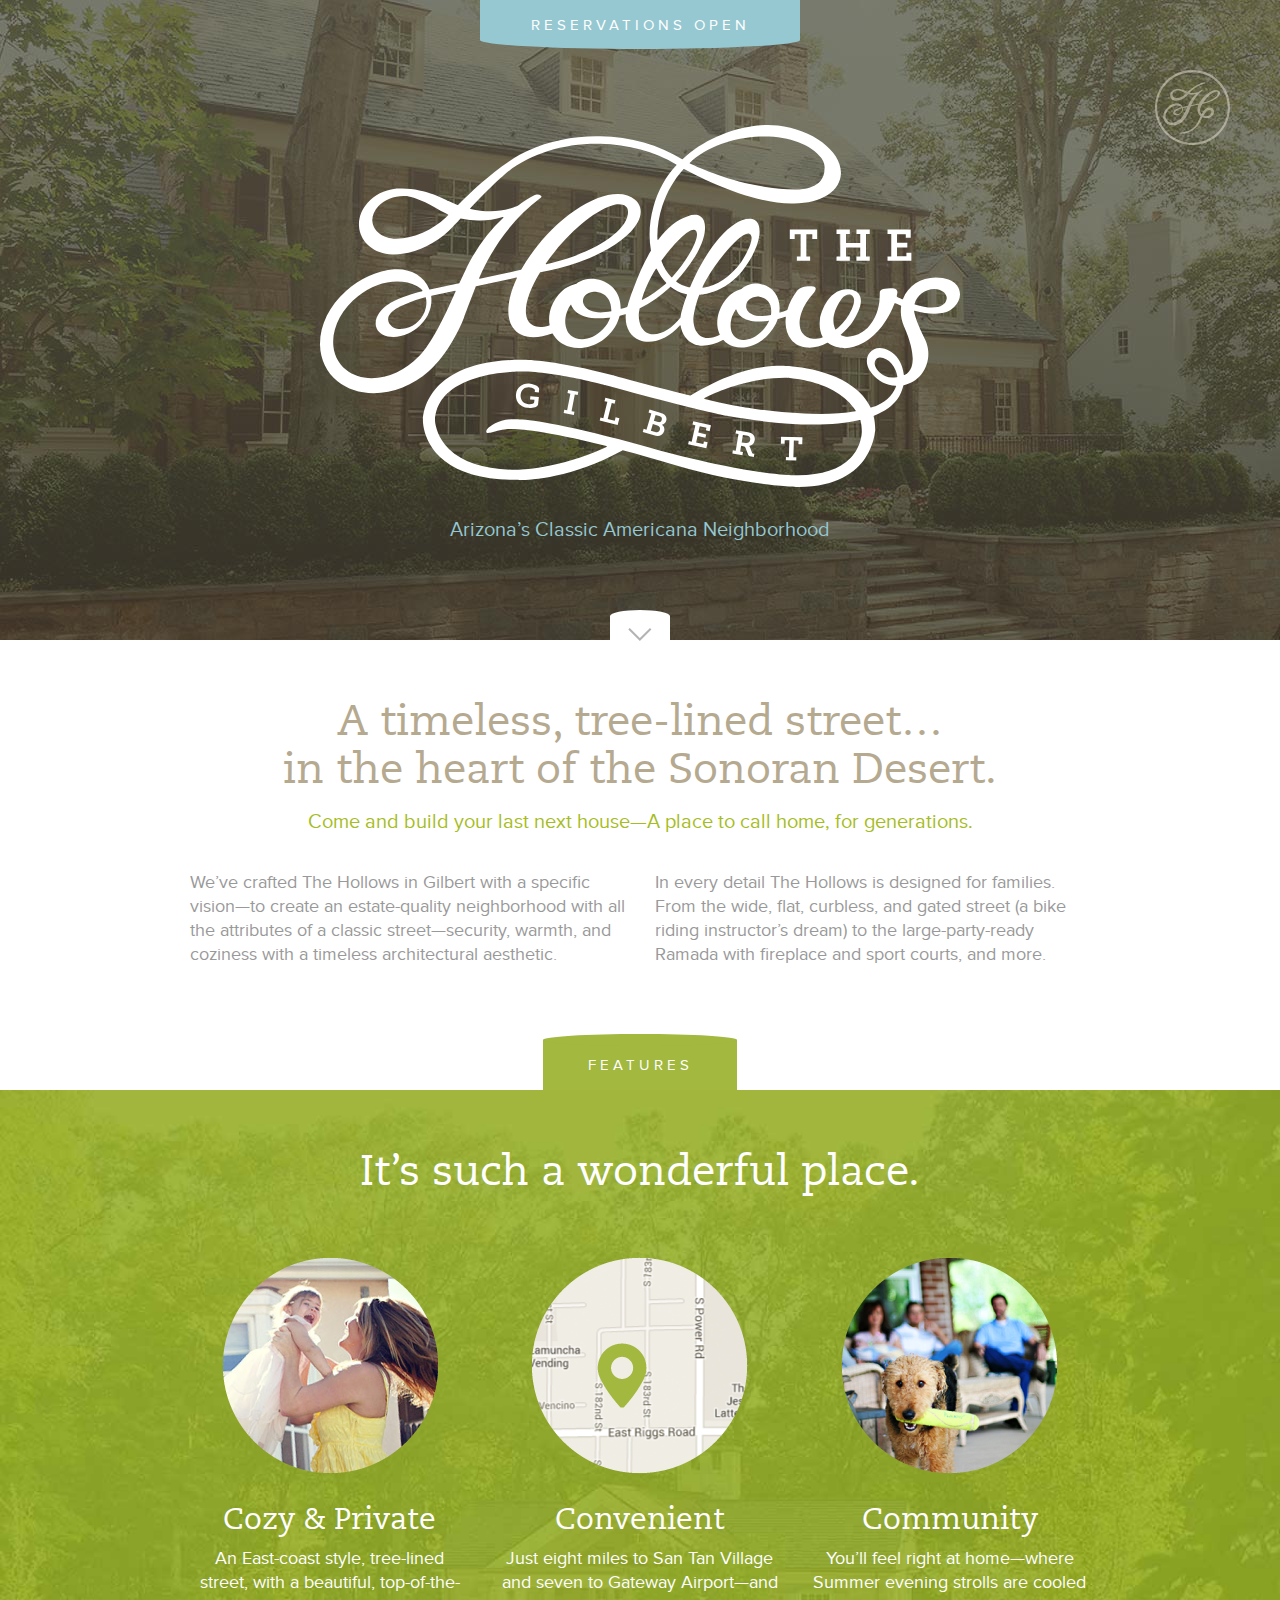
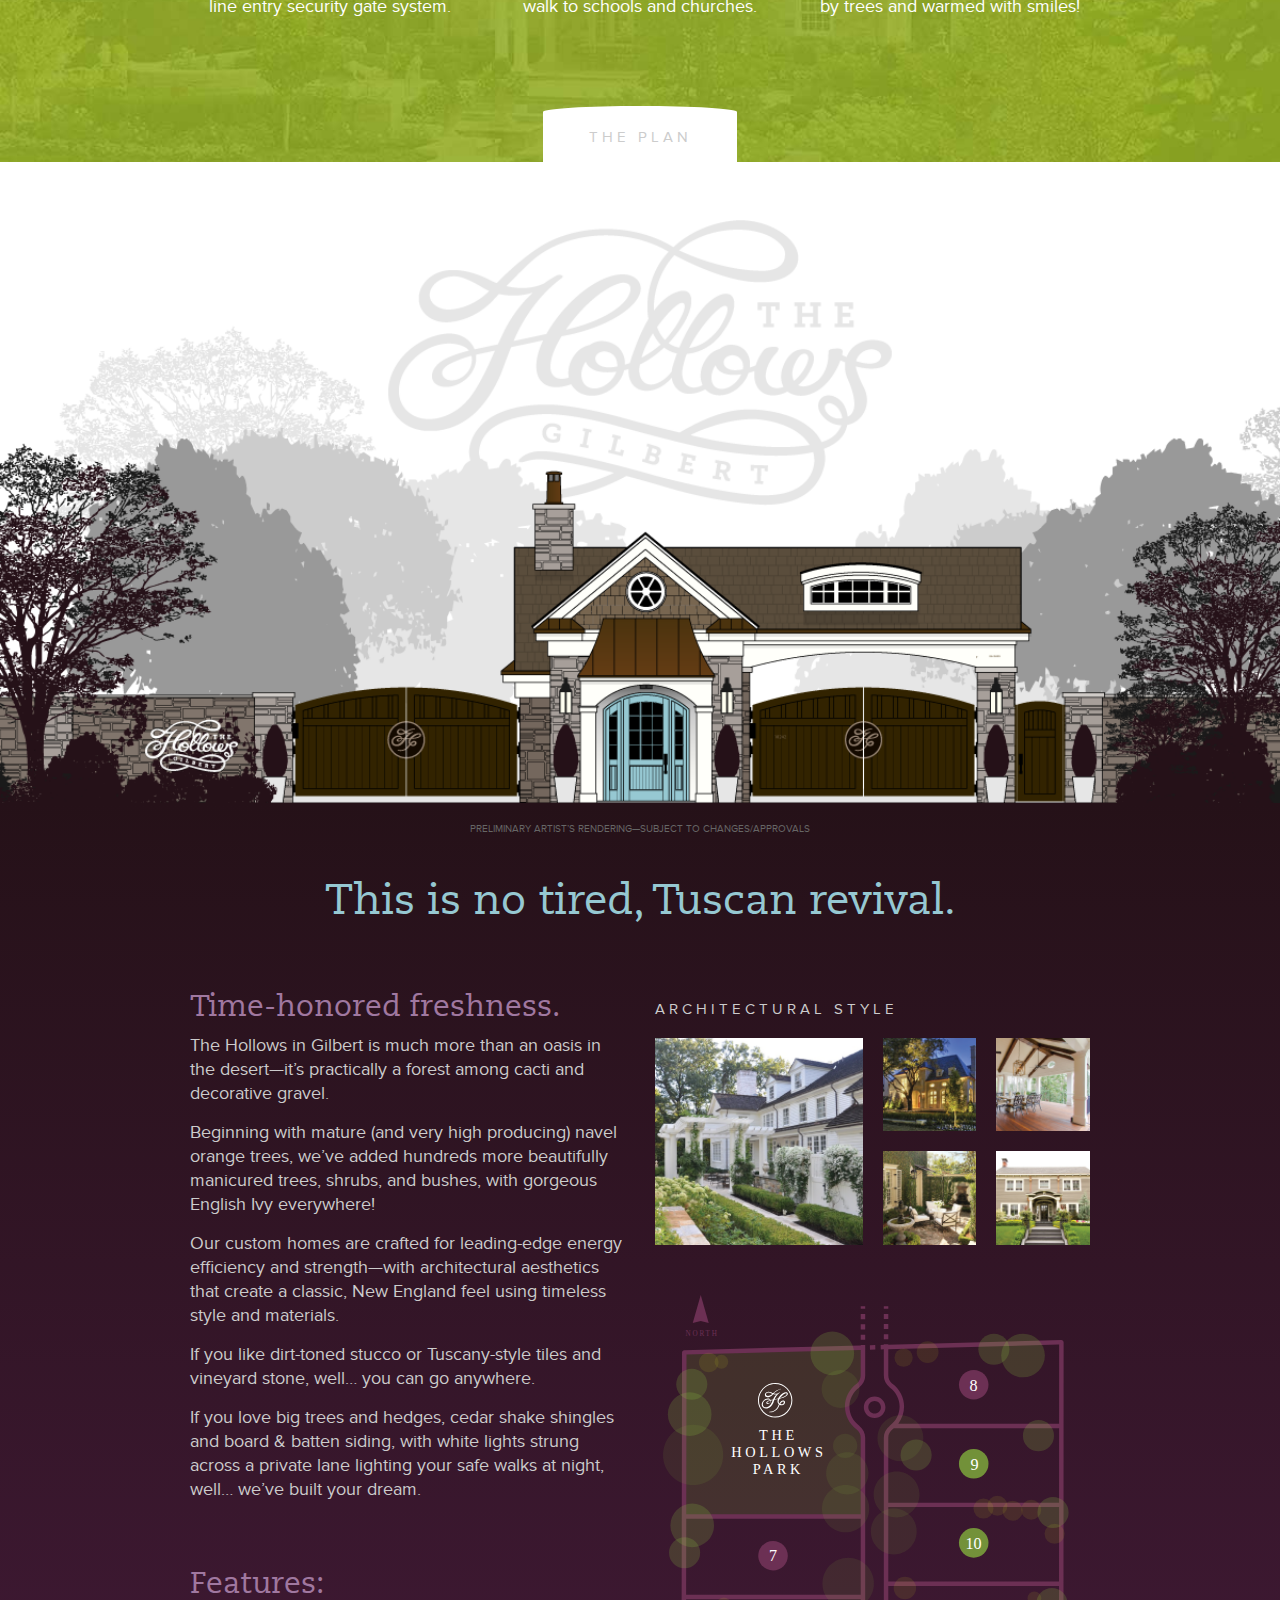
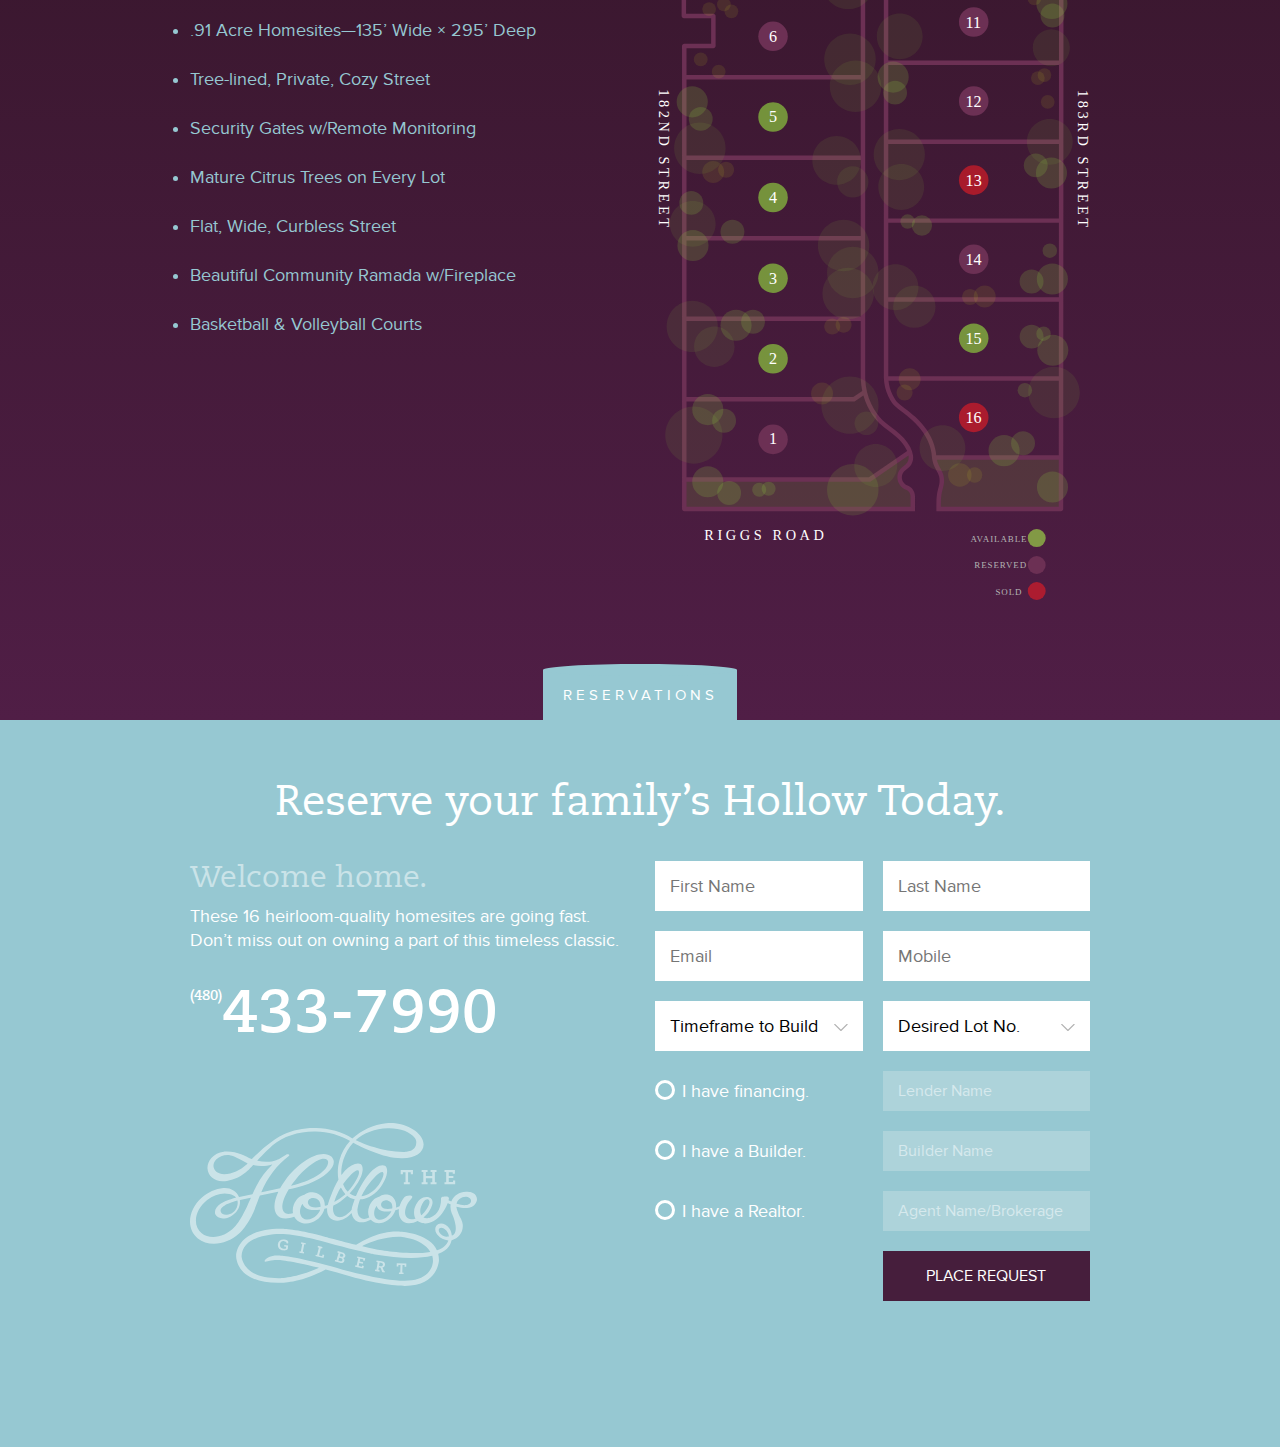
==== commit ec259924: "Lots of tweaks, changed breakpoint to 768px" ====
--- a/index.html
+++ b/index.html
@@ -112,12 +112,13 @@
 	<section id="reservations">
 		<a href="#reservations" class="tab">Reservations</a>
 		<div class="container">
-			<h2>Reserve your family&rsquo;s Hollow Today</h2>
+			<h2>Reserve your family&rsquo;s Hollow Today.</h2>
 			<div class="row">
 				<div class="col-sm-12 col-lg-6">
 					<h3>Welcome home.</h3>
 					<p>These 16 heirloom-quality homesites are going fast. Don&rsquo;t miss out on owning a part of this timeless classic.</p>
-					<img src="img/logo.svg" alt="The Hollows - Gilbert">
+					<p class="phone"><small>(480)</small>433-7990</p>
+					<img src="img/logo.svg" class="only-lg" alt="The Hollows - Gilbert">
 				</div>
 				<div class="col-sm-12 col-lg-6">
 					<form id="form1" name="form1" class="wufoo topLabel page" autocomplete="off" enctype="multipart/form-data" method="post" novalidate action="https://madebyowls.wufoo.com/forms/z1ybwzn105iui0k/#public">
@@ -134,28 +135,29 @@
 
 						<div class="row">
 							<div class="col-lg-6">
+								<label class="desc sr-only" id="title5" for="Field5">Email</label>
+								<input id="Field5" name="Field5" type="email" spellcheck="false" class="field text medium" value="" maxlength="255" tabindex="3" placeholder="Email" />
+							</div>
+							<div class="col-lg-6">
 								<label class="desc sr-only" id="title232" for="Field232">Mobile</label>
-								<input id="Field232" name="Field232" type="text" class="field text medium" value="" maxlength="255" tabindex="3" onkeyup="" placeholder="Mobile" />
-							</div>
-							<div class="col-lg-6">
-								<label class="desc sr-only" id="title5" for="Field5">Email</label>
-								<input id="Field5" name="Field5" type="email" spellcheck="false" class="field text medium" value="" maxlength="255" tabindex="4" placeholder="Email" />
-							</div>
-						</div>
-
-						<div class="row">
-							<div class="col-lg-6">
+								<input id="Field232" name="Field232" type="text" class="field text medium" value="" maxlength="255" tabindex="4" onkeyup="" placeholder="Mobile" />
+							</div>
+						</div>
+
+						<div class="row">
+							<div class="col-lg-6 select">
 								<label class="desc sr-only" id="title7" for="Field7">Timeframe to Build</label>
 								<select id="Field7" name="Field7" class="field select medium" tabindex="5" >
 									<option value="Timeframe to Build" selected disabled>Timeframe to Build</option>
 									<option value="0-3 Months">0-3 Months</option>
 									<option value="4-6 Months">4-6 Months</option>
 									<option value="7-9 Months">7-9 Months</option>
-									<option value="10-12 Month">10-12 Month</option>
+									<option value="10-12 Month">10-12 Months</option>
 									<option value="12+ Months">12+ Months</option>
 								</select>
-							</div>
-							<div class="col-lg-6">
+								<span class="down-arrow"></span>
+							</div>
+							<div class="col-lg-6 select">
 								<label class="desc sr-only" id="title8" for="Field8">Desired Lot No.</label>
 								<select id="Field8" name="Field8" class="field select medium" tabindex="6" >
 									<option value="Desired Lot No." selected disabled>Desired Lot No.</option>
@@ -165,6 +167,7 @@
 									<option value="4" >4</option>
 									<option value="5" >5</option>
 								</select>
+								<span class="down-arrow"></span>
 							</div>
 						</div>
 
@@ -212,7 +215,7 @@
 									<textarea name="comment" id="comment" rows="1" cols="1"></textarea>
 									<input type="hidden" id="idstamp" name="idstamp" value="VS5UR0EbWoBgavCsNOLD8/Rn/K3trxAYdYPQP08NXL8=" />
 								</div>
-								<input id="saveForm" name="saveForm" class="btTxt submit" type="submit" value="Place Request" />
+								<input id="saveForm" name="saveForm" class="btTxt submit" type="submit" value="Place Request" tabindex="13"/>
 							</div>
 						</div>
 					</form>
@@ -256,6 +259,9 @@
 			$('input.disabled').attr('disabled', true);
 			$(this).closest('.row').find('input.disabled').attr('disabled', false).focus();
 		});
+
+		// Fit Phone Number
+		$('.phone').fitText(.6, { maxFontSize: '60px'});
 	});
 </script>
 
--- a/css/main.css
+++ b/css/main.css
@@ -425,7 +425,7 @@
 .col-sm-offset-0 {
   margin-left: 0%;
 }
-@media (min-width: 600px) {
+@media (min-width: 768px) {
   .col-lg-1, .col-lg-2, .col-lg-3, .col-lg-4, .col-lg-5, .col-lg-6, .col-lg-7, .col-lg-8, .col-lg-9, .col-lg-10, .col-lg-11 {
     float: left;
   }
@@ -586,7 +586,7 @@
 
 /* Typography */
 body{
-  font-family: "Proxima Nova";
+  font-family: "Proxima Nova", Helvetica, Arial, sans-serif;
   font-size: 18px;
   line-height: 1.3333333;
   color: #fff;
@@ -733,8 +733,8 @@
   top: 0;
   background-color: #96C8D2;
   height: 40px;
-  width: 372px;
-  margin-left: -186px;
+  width: 320px;
+  margin-left: -160px;
 }
 header .tab:before{
   height:18px;
@@ -800,12 +800,20 @@
 }
 
 .feature{
-  display: inline-block;
-  width: 217px;
+  display: block;
+  width: 216px;
   height: 217px;
-  margin-bottom: 30px;
+  margin: 0 auto 30px;
   background: url(../img/raster-sprite.png) no-repeat top left;
 }
+
+/*@media (max-width: 767px){
+  .feature{
+    width: 150px;
+    height: 150px;
+    background-size: 450px;
+  }
+}*/
 .feature-center{
   background-position: -217px 0;
 }
@@ -843,6 +851,12 @@
   color: #A078A0;
 }
 
+#plan img{
+  display: block;
+  margin-left: auto;
+  margin-right: auto;
+}
+
 .row.thumbnails{
   margin-right: -10px;
   margin-left: -10px;
@@ -863,9 +877,27 @@
   color: #96C8D2;
 }
 
+#reservations h2{
+  margin-bottom: 35px;
+}
+
 #reservations h3{
   color: #CAE3E8;
 }
+
+#reservations .phone{
+  font-family: Caecilia, serif;
+  font-size: 60px;
+  font-weight: 700;
+  margin: 30px 0 80px;
+  line-height: 60px;
+}
+#reservations .phone small{
+  font-size: 14px;
+  line-height: 25px;
+  vertical-align: top;
+}
+
 #reservations img{
   opacity: .5;
   max-width: 66%;
@@ -877,7 +909,7 @@
 }
 #reservations form .col-lg-6{
   padding: 0 10px;
-  margin-top: 20px;
+  margin-bottom: 20px;
 }
 
 #reservations .medium{
@@ -885,36 +917,55 @@
   height: 50px;
   border: none;
   background: #fff;
-  padding: 20px;
-  font-family: "Proxima Nova";
-}
+  padding: 15px;
+  font-family: "Proxima Nova", Helvetica, Arial, sans-serif;
+  border-radius: 0;
+}
+
+#reservations select.medium{
+  -webkit-appearance: none;
+  padding-right: 30px;
+}
+
+#reservations .down-arrow{
+  float: right;
+  position: relative;
+  z-index: 10;
+  margin-top: -30px;
+  margin-right: 10px;
+  -webkit-transform: scale(.6);
+}
+
 
 #reservations form .radio{
   text-indent: -999px;
 }
 
 #reservations form .radio + label{
-  margin-top:11px;
+  margin-top:9px;
   display: block;
+  padding-left: 25px;
 }
 #reservations form .radio + label:before{
   content: '';
   display: inline-block;
-  vertical-align: -1px;
-  width: 14px;
-  height: 14px;
+  vertical-align: top;
+  width: 20px;
+  height: 20px;
+  margin-left: -25px;
+  margin-right: 2px;
   border: 3px solid #fff;
   border-radius: 50%;
 }
 #reservations form .radio:checked + label:before{
   background: #461E3C;
 }
-
 
 #reservations .short{
   height: 40px;
   font-size: 16px;
 }
+
 
 #reservations form [disabled]{
   background: #ADD3DA;
@@ -938,7 +989,7 @@
   width: 100%;
   height: 50px;
   font-size: 16px;
-  font-family: "Proxima Nova";
+  font-family: "Proxima Nova", Helvetica, Arial, sans-serif;
   color: #fff;
   text-transform: uppercase;
   font-weight: 400;
@@ -951,6 +1002,16 @@
   opacity: .5;
 }
 
+@media (max-width: 767px){
+  #reservations .short{
+    margin-top: -15px;
+  }
+  #reservations .submit{
+    margin-top: 10px;
+  }
+}
+
+
 
 /* Helpers */
 .pull-left,
@@ -966,13 +1027,13 @@
   display: none;
 }
 
-@media (max-width: 599px) {
+@media (max-width: 767px) {
   .only-lg{ display: none; }
   .lg-pull-right,
   .lg-pull-left{ float: none; }
 }
 
-@media (min-width: 600px) {
+@media (min-width: 768px) {
   .only-sm{ display: none; }
 }
 
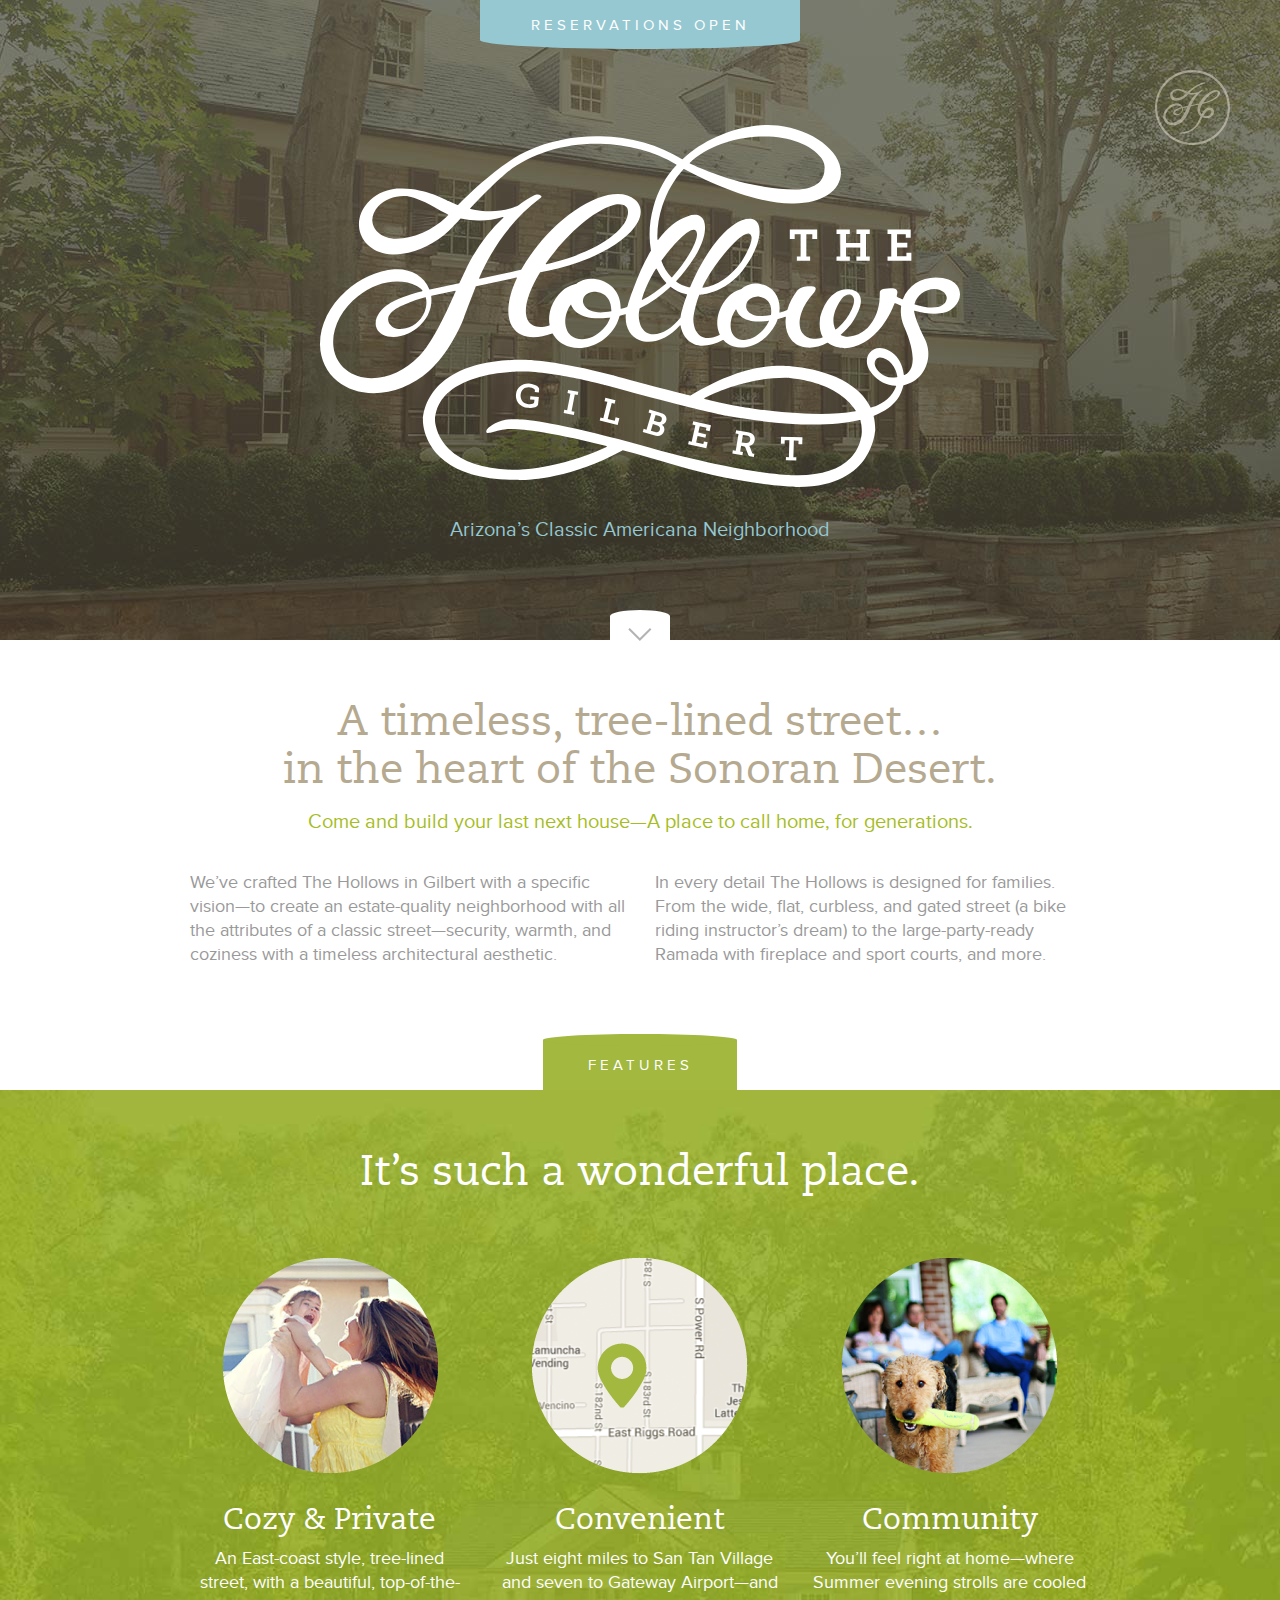
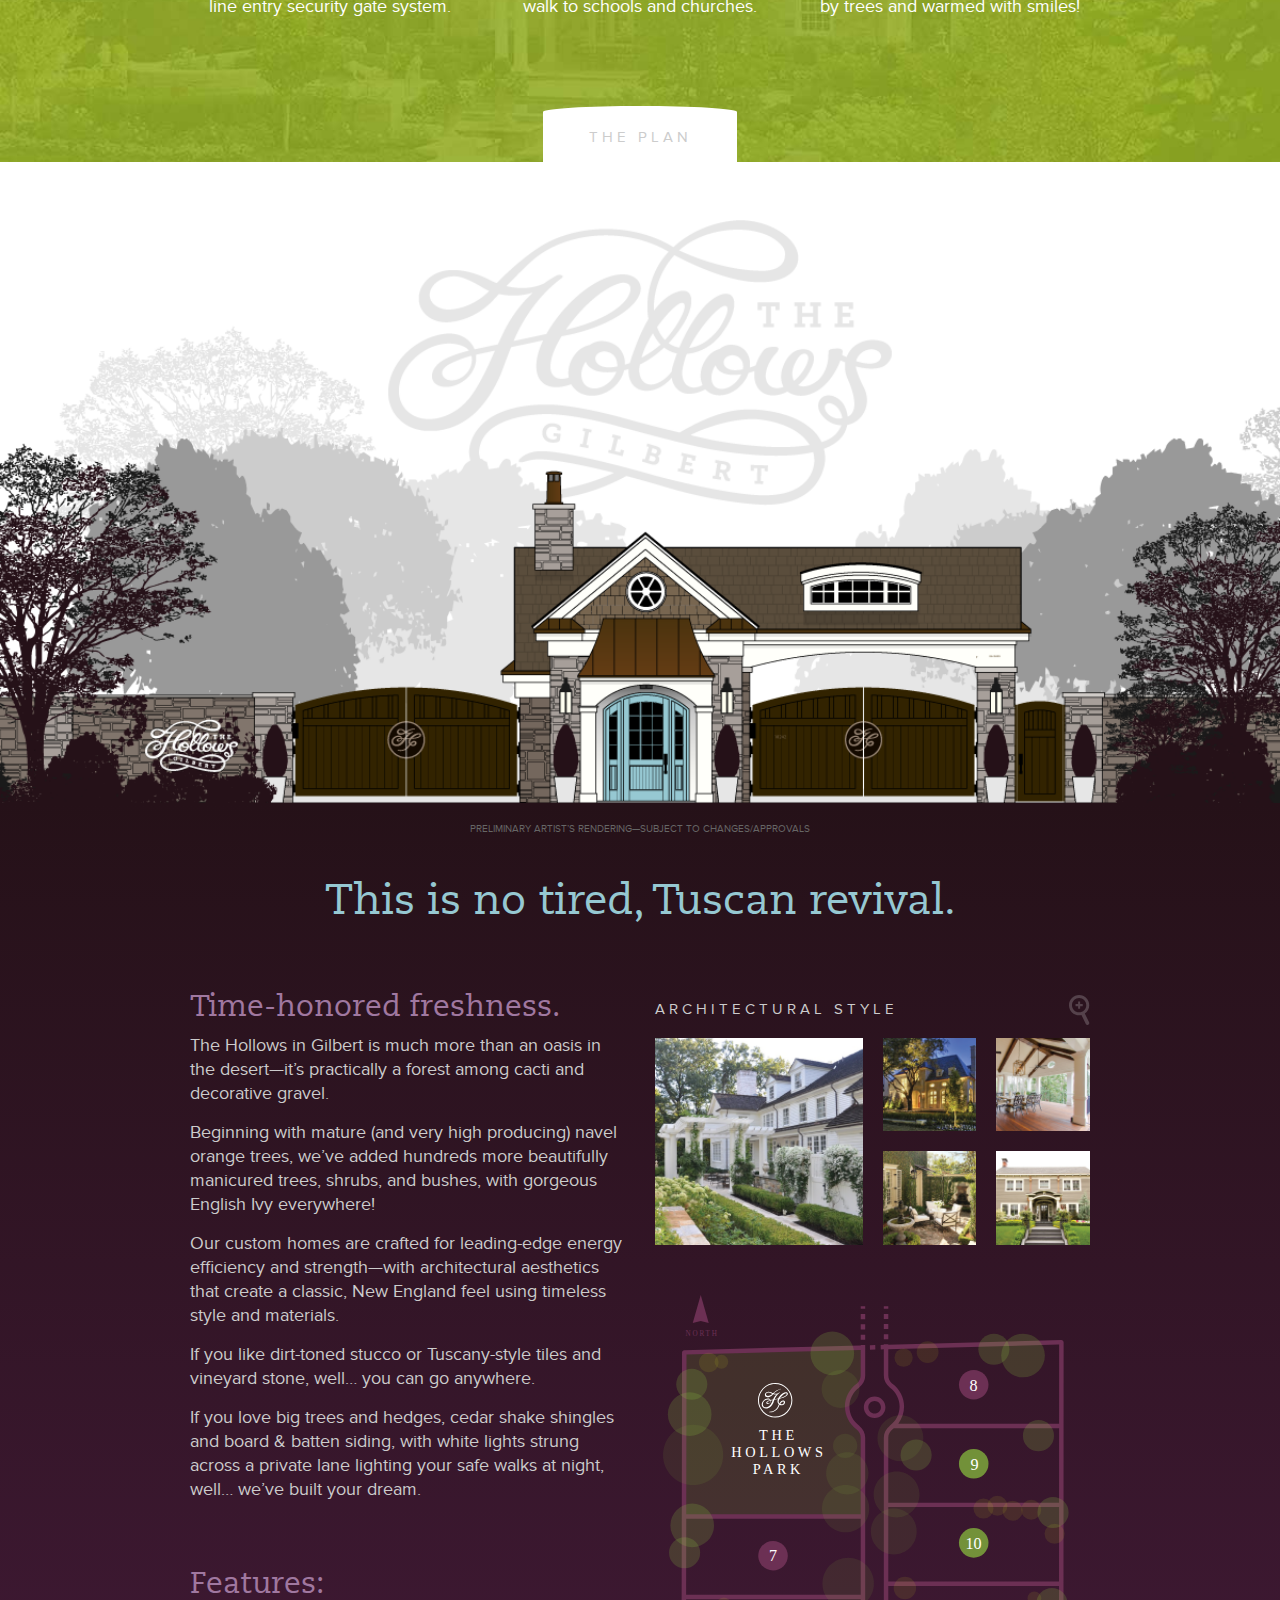
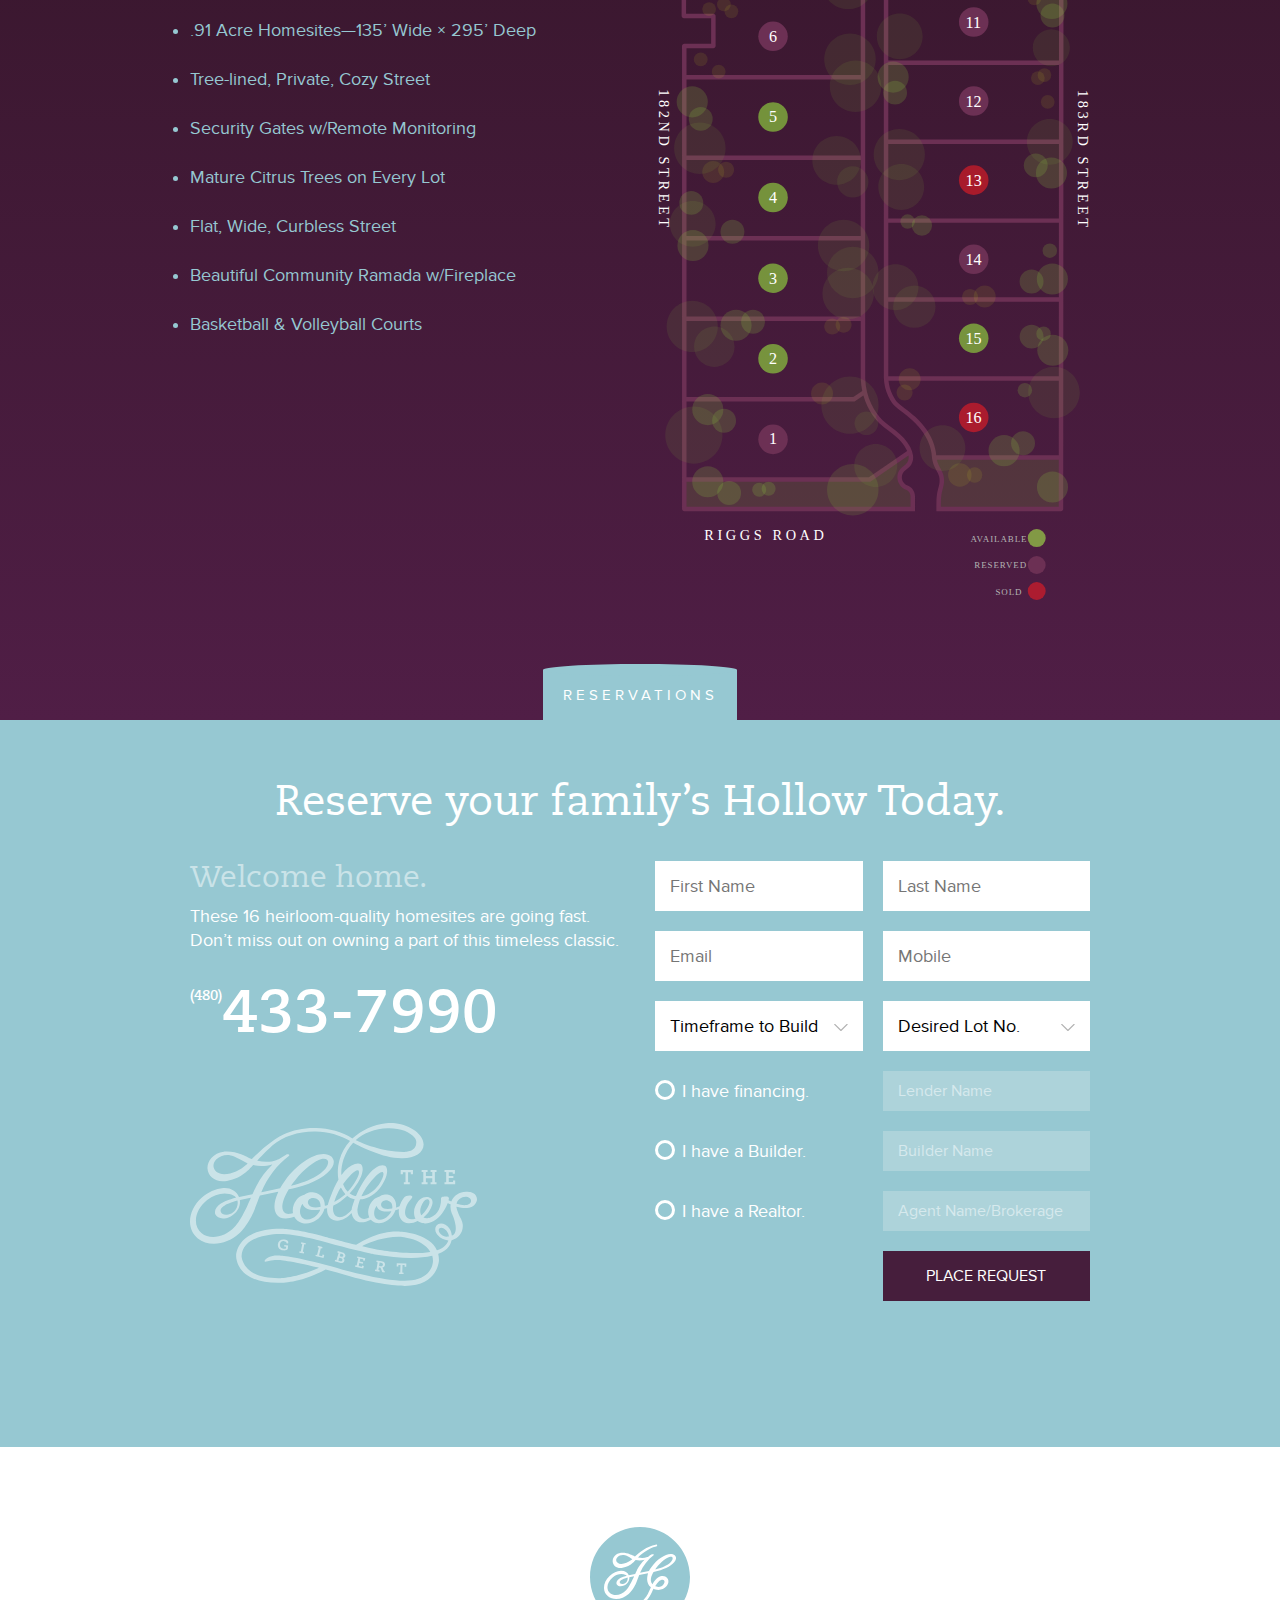
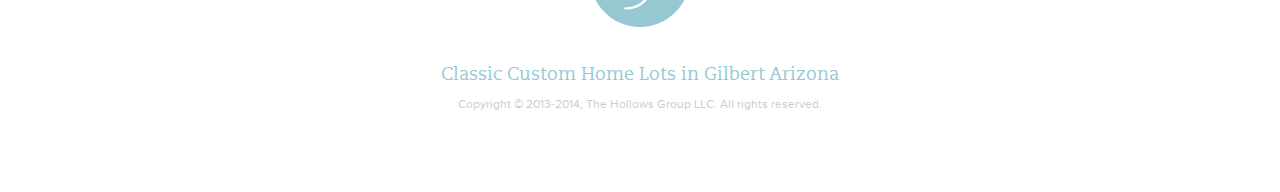
==== commit 6c708bb2: "Form, Footer, Responsive Tweaks, Zoom images" ====
--- a/index.html
+++ b/index.html
@@ -72,18 +72,28 @@
 						<p>If you love big trees and hedges, cedar shake shingles and board & batten siding, with white lights strung across a private lane lighting your safe walks at night, well&hellip; we&rsquo;ve built your dream.</p>
 					</div>
 					<div class="col-sm-12 col-lg-6"><!-- Thumbnails -->
-						<h4>Architectural Style</h4>
+						<h4>Architectural Style<span class="zoom"></span></h4>
 						<div class="row thumbnails">
 							<div class="col-sm-6">
-								<img src="img/architectural-style/thumb-img-1.png" width="200" height="200">
+								<a href="img/architectural-style/img-1.png" class="fancybox" rel="architecture" target="_blank">
+									<img src="img/architectural-style/thumb-img-1.png" width="200" height="200">
+								</a>
 							</div>
 							<div class="col-sm-3">
-								<img src="img/architectural-style/thumb-img-2.png" width="90" height="90">
-								<img src="img/architectural-style/thumb-img-3.png" width="90" height="90">
+								<a href="img/architectural-style/img-2.png" class="fancybox" rel="architecture" target="_blank">
+									<img src="img/architectural-style/thumb-img-2.png" width="90" height="90">
+								</a>
+								<a href="img/architectural-style/img-3.png" class="fancybox" rel="architecture" target="_blank">
+									<img src="img/architectural-style/thumb-img-3.png" width="90" height="90">
+								</a>
 							</div>
 							<div class="col-sm-3">
-								<img src="img/architectural-style/thumb-img-4.png" width="90" height="90">
-								<img src="img/architectural-style/thumb-img-5.png" width="90" height="90">
+								<a href="img/architectural-style/img-4.png" class="fancybox" rel="architecture" target="_blank">
+									<img src="img/architectural-style/thumb-img-4.png" width="90" height="90">
+								</a>
+								<a href="img/architectural-style/img-5.png" class="fancybox" rel="architecture" target="_blank">
+									<img src="img/architectural-style/thumb-img-5.png" width="90" height="90">
+								</a>
 							</div>
 						</div>
 					</div>
@@ -226,6 +236,10 @@
 
 	<footer>
 		<div class="container">
+			<div class="mark"></div>
+
+			<p>Classic Custom Home Lots in Gilbert Arizona</p>
+			<small>Copyright &copy; 2013-2014, The Hollows Group LLC. All rights reserved.</small>
 		</div>
 	</footer>
 
@@ -262,6 +276,16 @@
 
 		// Fit Phone Number
 		$('.phone').fitText(.6, { maxFontSize: '60px'});
+
+		// Lightbox
+		if(window.innerWidth >= 768){
+			$(".fancybox").fancybox({
+				padding: 0,
+				openEffect:'elastic',
+				closeEffect:'elastic'
+			});
+		}
+
 	});
 </script>
 
--- a/css/main.css
+++ b/css/main.css
@@ -758,6 +758,14 @@
   background-position: -25px 0;
 }
 
+@media(max-width: 767px){
+  header .mark{
+    top: 50px;
+    right: 0px;
+    -webkit-transform: scale(.7);
+  }
+}
+
 #info{
   color: #999;
 }
@@ -807,13 +815,6 @@
   background: url(../img/raster-sprite.png) no-repeat top left;
 }
 
-/*@media (max-width: 767px){
-  .feature{
-    width: 150px;
-    height: 150px;
-    background-size: 450px;
-  }
-}*/
 .feature-center{
   background-position: -217px 0;
 }
@@ -840,7 +841,6 @@
 
 #plan h2{
   color: #96C8D2;
-  /*margin-bottom: 65px;*/
 }
 
 #plan .col-lg-6{
@@ -849,6 +849,16 @@
 
 #plan h3{
   color: #A078A0;
+}
+
+span.zoom{
+  margin: -5px 0 0 -10px;
+  display: block;
+  float: right;
+  width: 21px;
+  height: 30px;
+  background: url(../img/vector-sprite.png) -1px -30px no-repeat;
+  background-image: none, url(../img/vector-sprite.svg);
 }
 
 #plan img{
@@ -866,10 +876,14 @@
   padding: 0 10px;
 }
 
+.row.thumbnails .fancybox{
+  display: block;
+}
+
 .row.thumbnails img{
   width: 100%;
 }
-.row.thumbnails img + img{
+.row.thumbnails a + a img{
   margin-top: 20px;
 }
 
@@ -1011,6 +1025,27 @@
   }
 }
 
+footer{
+  padding: 80px 0;
+  color: #ccc;
+  text-align: center;
+}
+footer .mark{
+  margin: 0 auto 35px;
+  width: 100px;
+  height: 100px;
+  background-position: 0 -76px;
+}
+footer p{
+  color: #96C8D2;
+  font-family: Caecilia, serif;
+  margin-bottom: 10px;
+}
+footer small{
+  font-size: 12px;
+}
+
+
 
 
 /* Helpers */
@@ -1049,3 +1084,7 @@
   border: 0;
 }
 
+/*
+ * fancyBox v2.1.5 fancyapps.com
+*/
+.fancybox-image,.fancybox-inner,.fancybox-nav,.fancybox-nav span,.fancybox-outer,.fancybox-skin,.fancybox-tmp,.fancybox-wrap,.fancybox-wrap iframe,.fancybox-wrap object{padding:0;margin:0;border:0;outline:0;vertical-align:top}.fancybox-wrap{position:absolute;top:0;left:0;z-index:8020}.fancybox-skin{position:relative;background:#f9f9f9;color:#444;text-shadow:none;-webkit-border-radius:4px;-moz-border-radius:4px;border-radius:4px}.fancybox-opened{z-index:8030}.fancybox-opened .fancybox-skin{-webkit-box-shadow:0 10px 25px rgba(0,0,0,.5);-moz-box-shadow:0 10px 25px rgba(0,0,0,.5);box-shadow:0 10px 25px rgba(0,0,0,.5)}.fancybox-inner,.fancybox-outer{position:relative}.fancybox-inner{overflow:hidden}.fancybox-type-iframe .fancybox-inner{-webkit-overflow-scrolling:touch}.fancybox-error{color:#444;font:14px/20px "Helvetica Neue",Helvetica,Arial,sans-serif;margin:0;padding:15px;white-space:nowrap}.fancybox-iframe,.fancybox-image{display:block;width:100%;height:100%}.fancybox-image{width:100%;height:100%;max-width:100%;max-height:100%}#fancybox-loading,.fancybox-close,.fancybox-next span,.fancybox-prev span{background-image:url(../img/fancybox_sprite.png)}#fancybox-loading{position:fixed;top:50%;left:50%;margin-top:-22px;margin-left:-22px;background-position:0 -108px;opacity:.8;cursor:pointer;z-index:8060}#fancybox-loading div{width:44px;height:44px;background:url(../img/fancybox_loading.gif) center center no-repeat}.fancybox-close{position:absolute;top:-18px;right:-18px;width:36px;height:36px;cursor:pointer;z-index:8040}.fancybox-nav{position:absolute;top:0;width:40%;height:100%;cursor:pointer;text-decoration:none;background:transparent url(../img/blank.gif);-webkit-tap-highlight-color:rgba(0,0,0,0);z-index:8040}.fancybox-prev{left:0}.fancybox-next{right:0}.fancybox-nav span{position:absolute;top:50%;width:36px;height:34px;margin-top:-18px;cursor:pointer;z-index:8040;visibility:hidden}.fancybox-prev span{left:10px;background-position:0 -36px}.fancybox-next span{right:10px;background-position:0 -72px}.fancybox-nav:hover span{visibility:visible}.fancybox-tmp{position:absolute;top:-99999px;left:-99999px;visibility:hidden;max-width:99999px;max-height:99999px;overflow:visible!important}.fancybox-lock{overflow:hidden!important;width:auto}.fancybox-lock body{overflow:hidden!important}.fancybox-lock-test{overflow-y:hidden!important}.fancybox-overlay{position:absolute;top:0;left:0;overflow:hidden;display:none;z-index:8010;background:url(../img/fancybox_overlay.png)}.fancybox-overlay-fixed{position:fixed;bottom:0;right:0}.fancybox-lock .fancybox-overlay{overflow:auto;overflow-y:scroll}.fancybox-title{visibility:hidden;font:400 13px/20px "Helvetica Neue",Helvetica,Arial,sans-serif;position:relative;text-shadow:none;z-index:8050}.fancybox-opened .fancybox-title{visibility:visible}.fancybox-title-float-wrap{position:absolute;bottom:0;right:50%;margin-bottom:-35px;z-index:8050;text-align:center}.fancybox-title-float-wrap .child{display:inline-block;margin-right:-100%;padding:2px 20px;background:0 0;background:rgba(0,0,0,.8);-webkit-border-radius:15px;-moz-border-radius:15px;border-radius:15px;text-shadow:0 1px 2px #222;color:#FFF;font-weight:700;line-height:24px;white-space:nowrap}.fancybox-title-outside-wrap{position:relative;margin-top:10px;color:#fff}.fancybox-title-inside-wrap{padding-top:10px}.fancybox-title-over-wrap{position:absolute;bottom:0;left:0;color:#fff;padding:10px;background:#000;background:rgba(0,0,0,.8)}@media only screen and (-webkit-min-device-pixel-ratio:1.5),only screen and (min--moz-device-pixel-ratio:1.5),only screen and (min-device-pixel-ratio:1.5){#fancybox-loading,.fancybox-close,.fancybox-next span,.fancybox-prev span{background-image:url(../img/fancybox_sprite@2x.png);background-size:44px 152px}#fancybox-loading div{background-image:url(../img/fancybox_loading@2x.gif);background-size:24px 24px}}
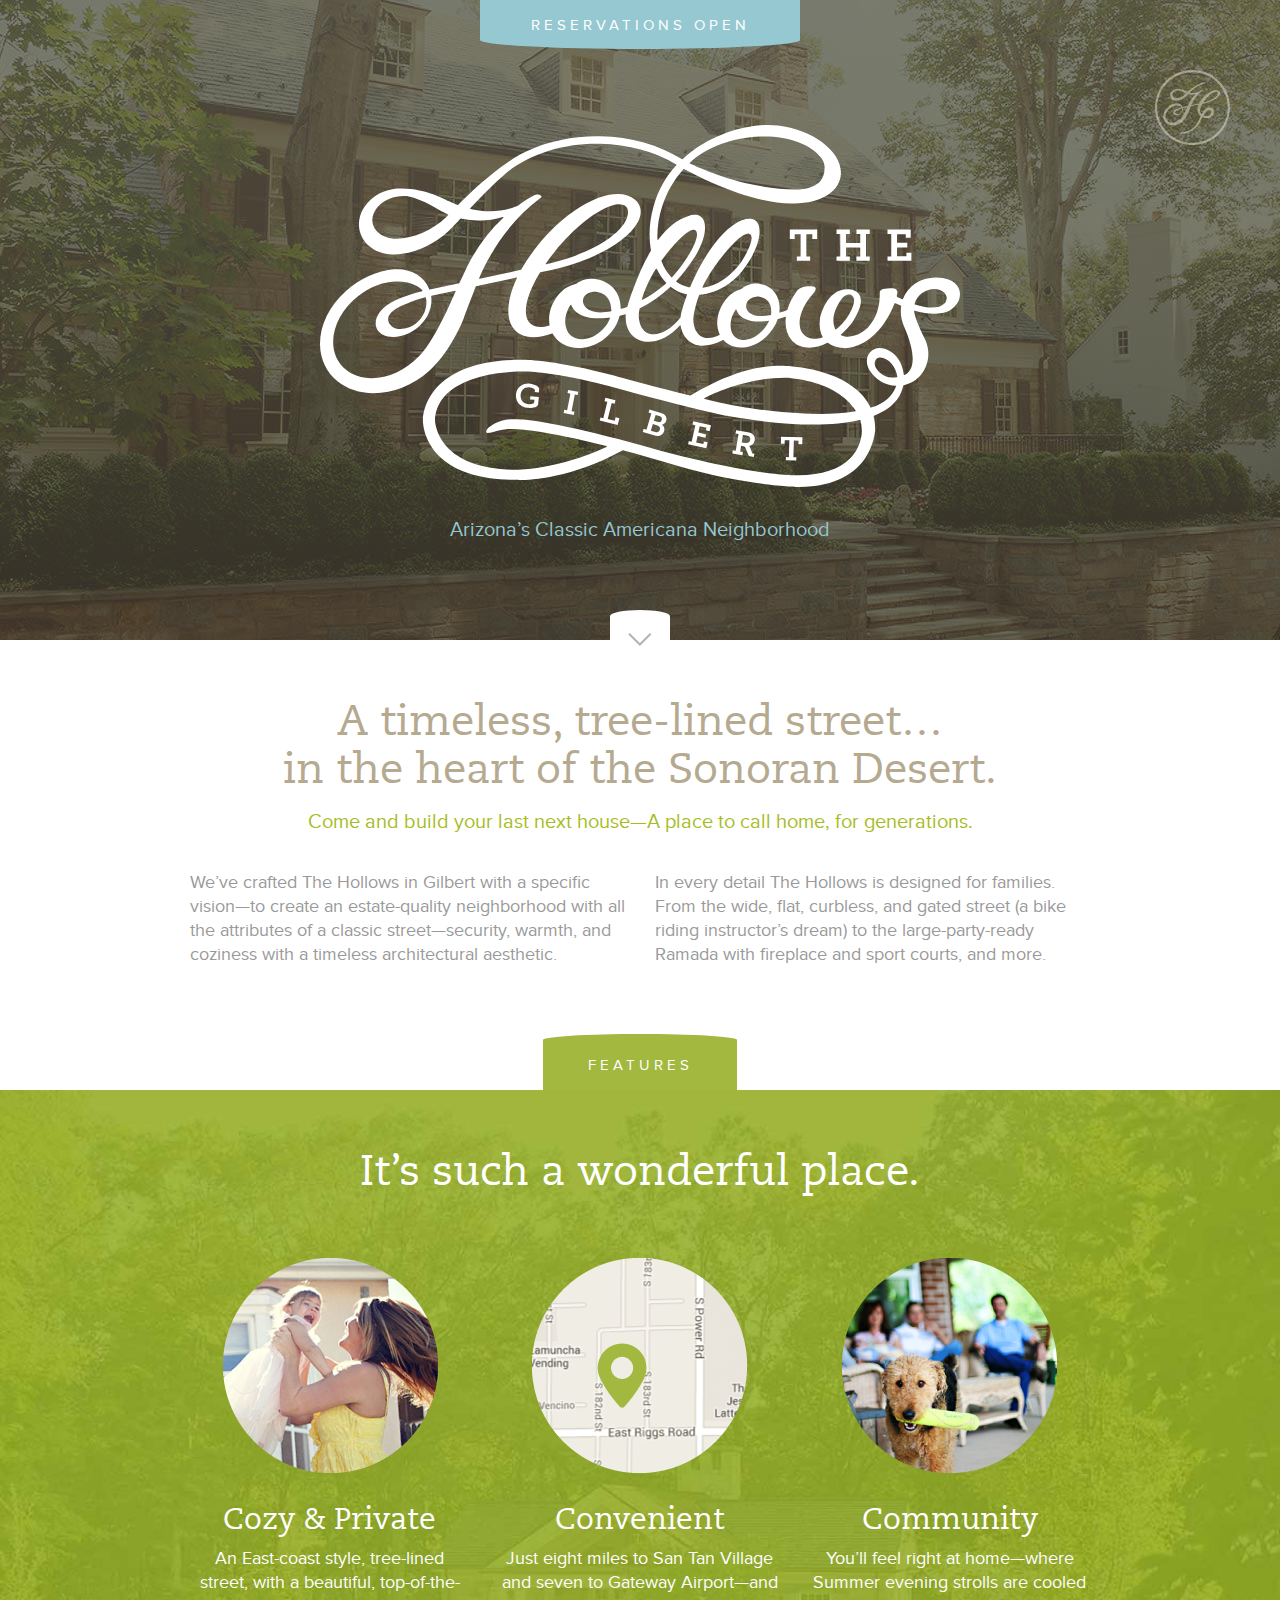
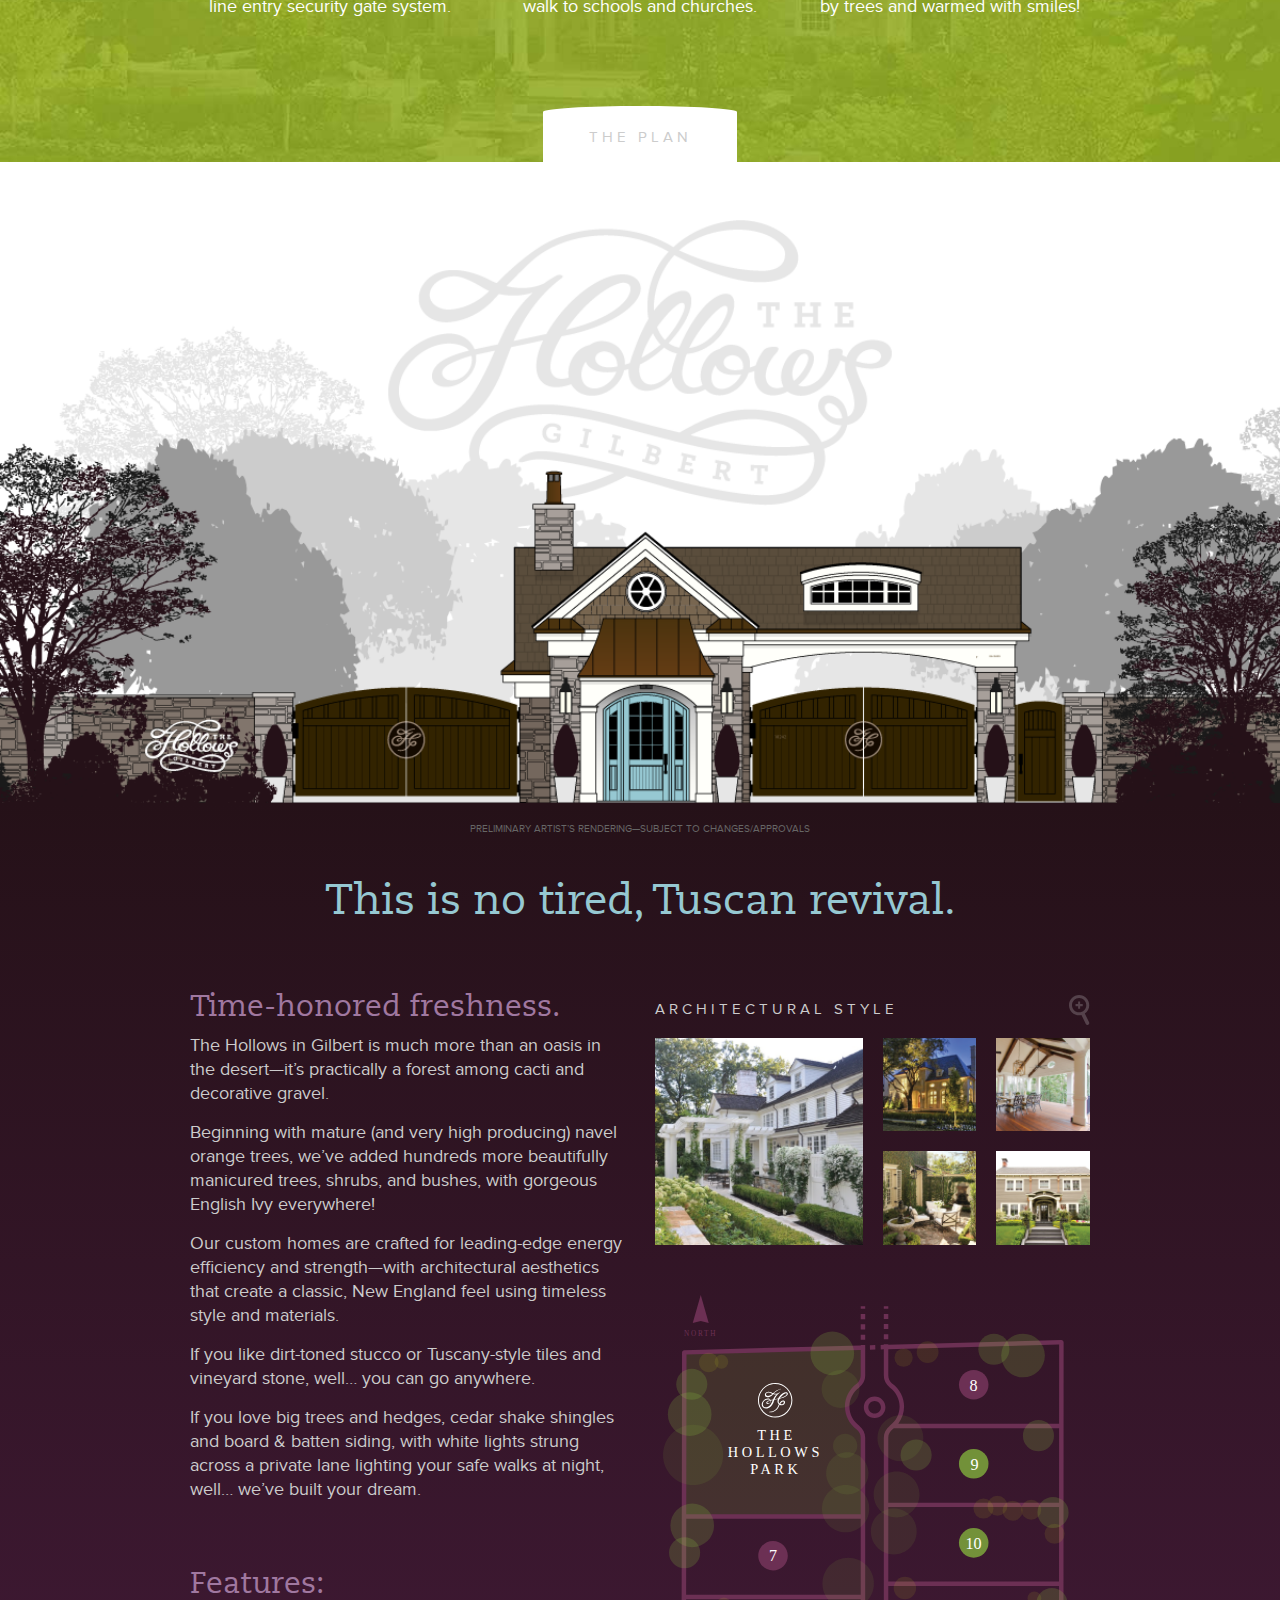
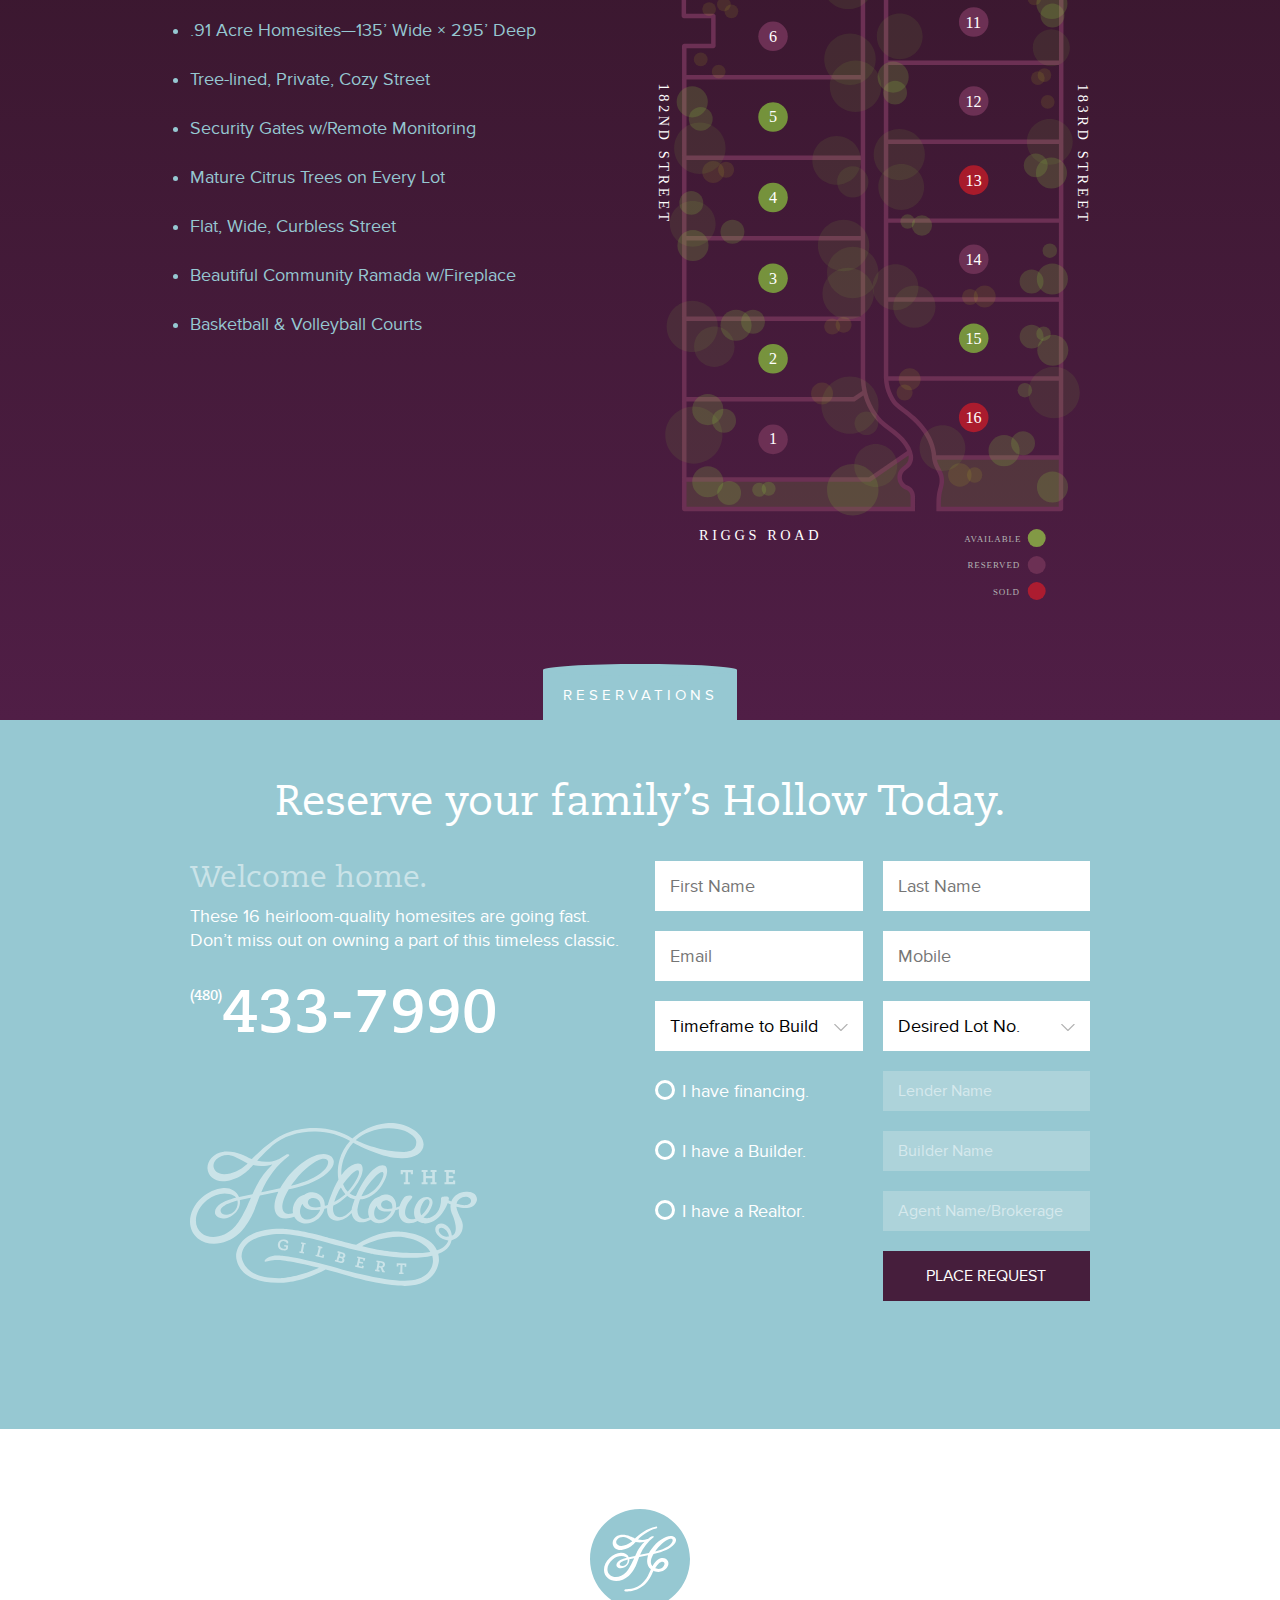
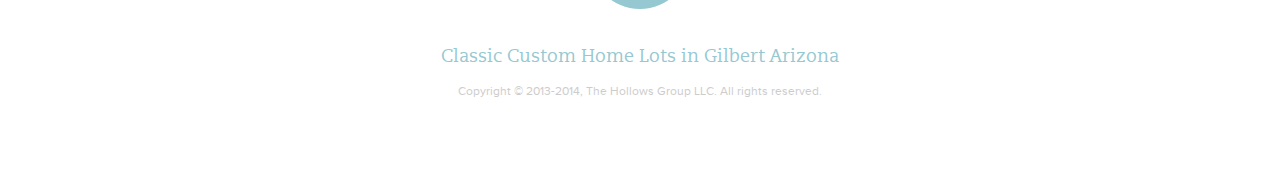
==== commit c842e258: "Stoooooopid SVG in IE Bug:" ====
--- a/index.html
+++ b/index.html
@@ -1,14 +1,16 @@
+<!DOCTYPE html>
 <html>
 <head>
 	<title>The Hollows - Gilbert</title>
 	<link rel="stylesheet" type="text/css" href="css/main.css">
+	<meta name="viewport" content="width=device-width, initial-scale=1">
 </head>
 <body>
 	<header>
 		<a href="#reservations" class="tab">Reservations Open</a>
 		<div class="container">
 			<h1>
-				<img src="img/logo.svg" alt="The Hollows - Gilbert">
+				<img src="img/logo.svg" alt="The Hollows - Gilbert" width="640">
 				<p class="subhead">Arizona&rsquo;s Classic Americana Neighborhood</p>
 			</h1>
 			<div class="mark"></div>
--- a/css/main.css
+++ b/css/main.css
@@ -645,7 +645,7 @@
 /* Layout */
 img{
   max-width: 100%;
-  height: auto;
+  height: auto!important;
 }
 .container{
   margin: 0 auto;
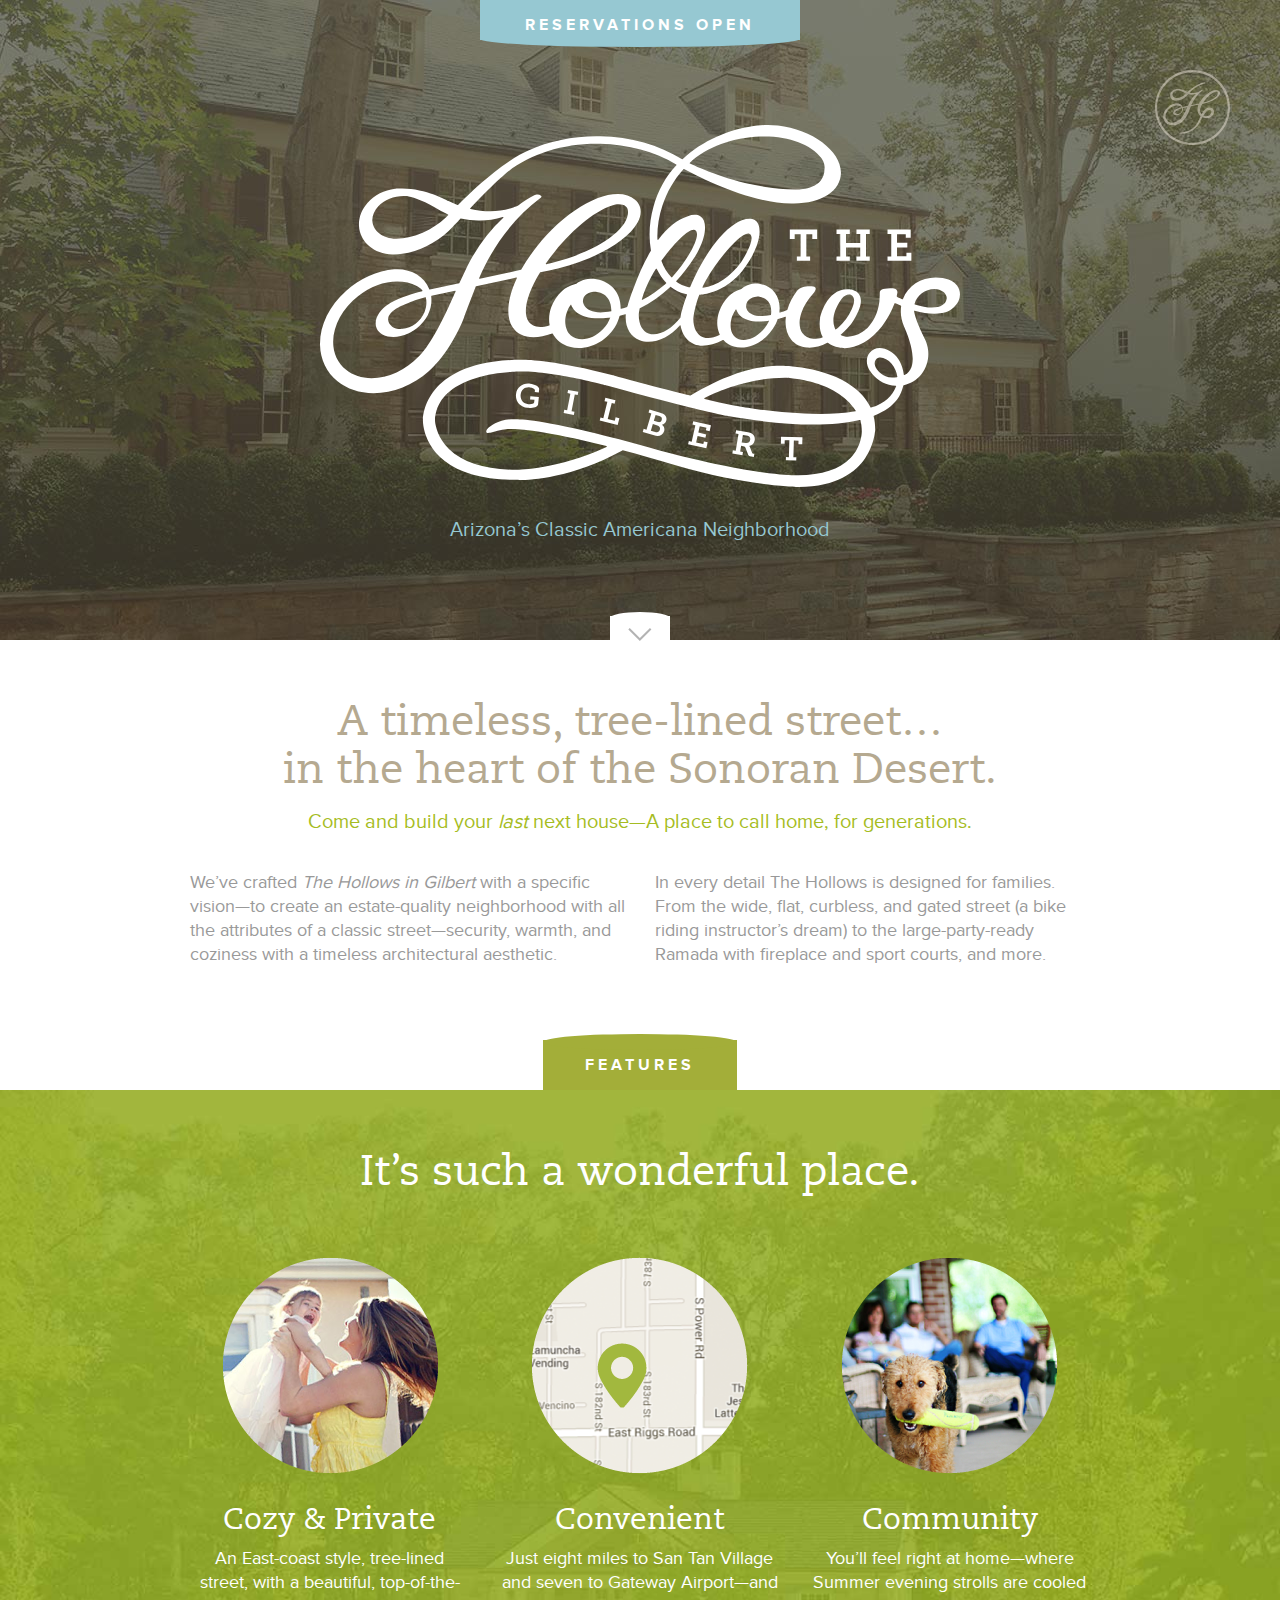
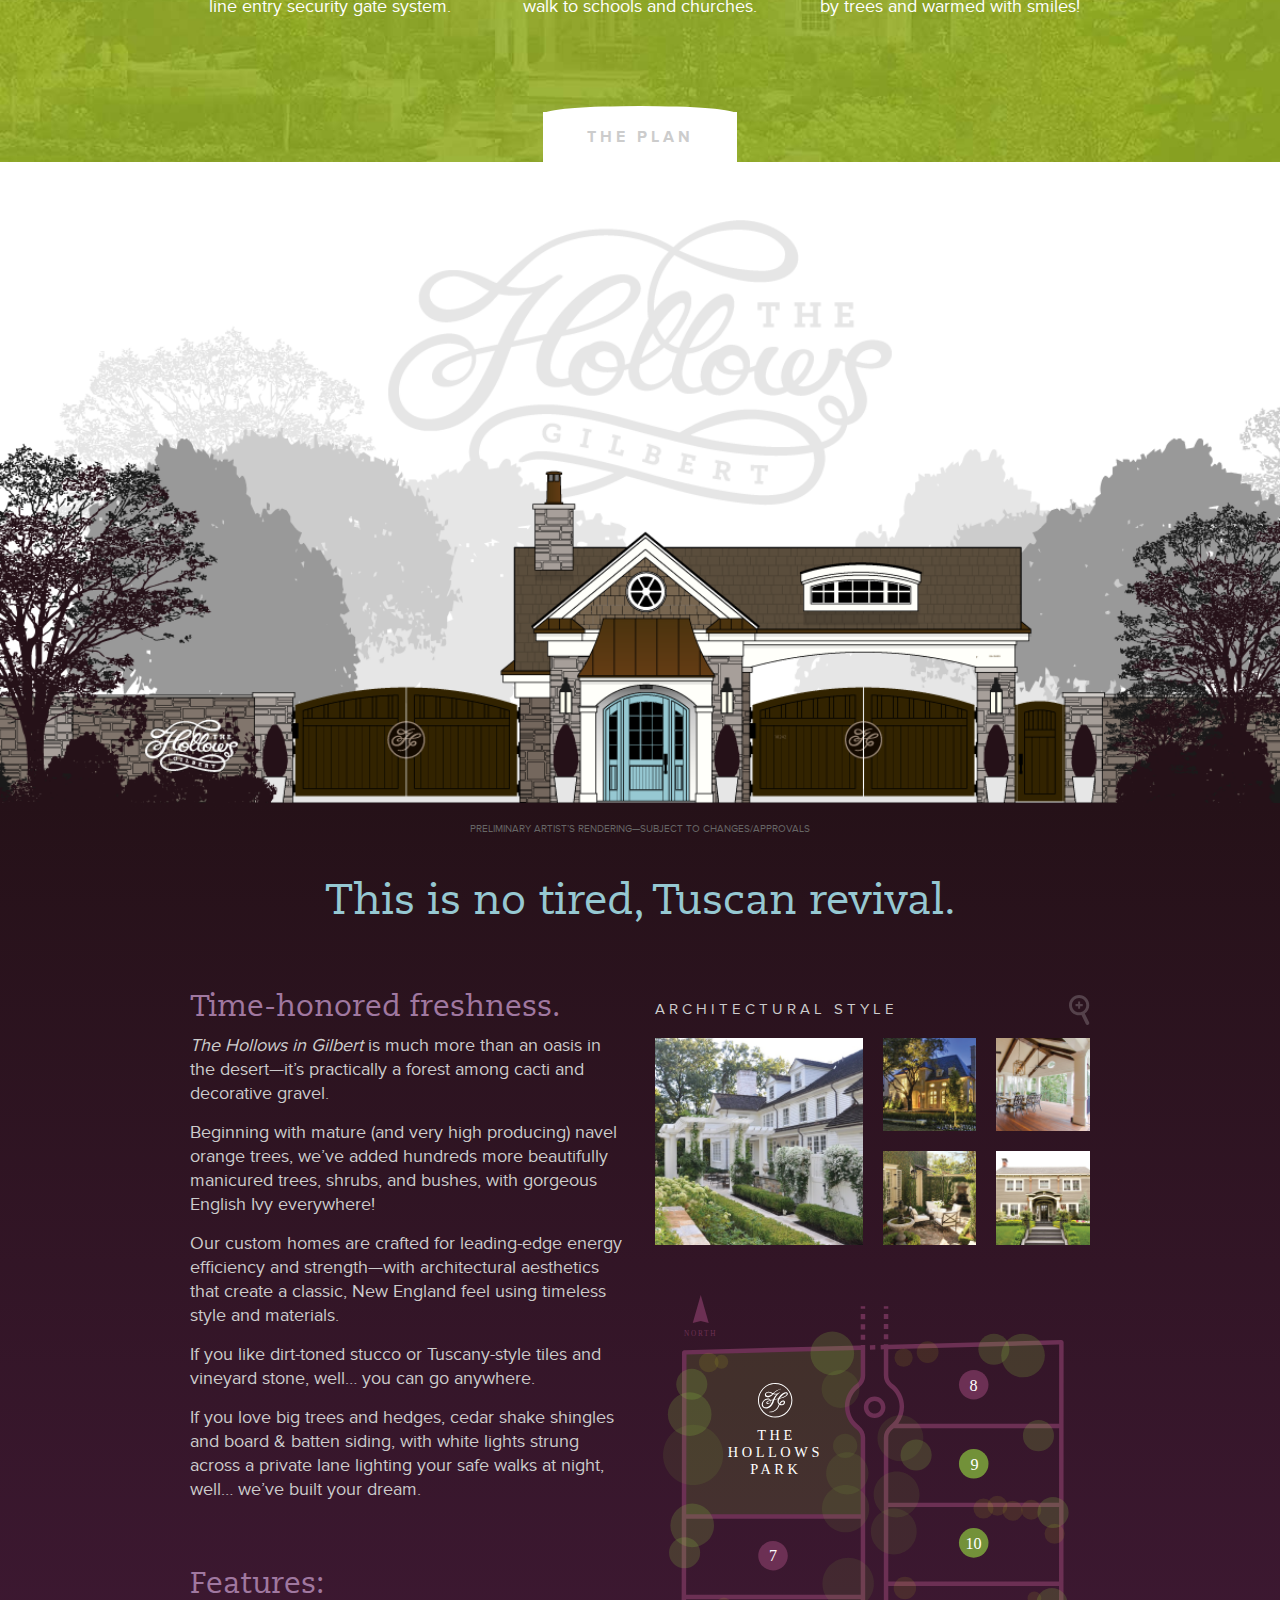
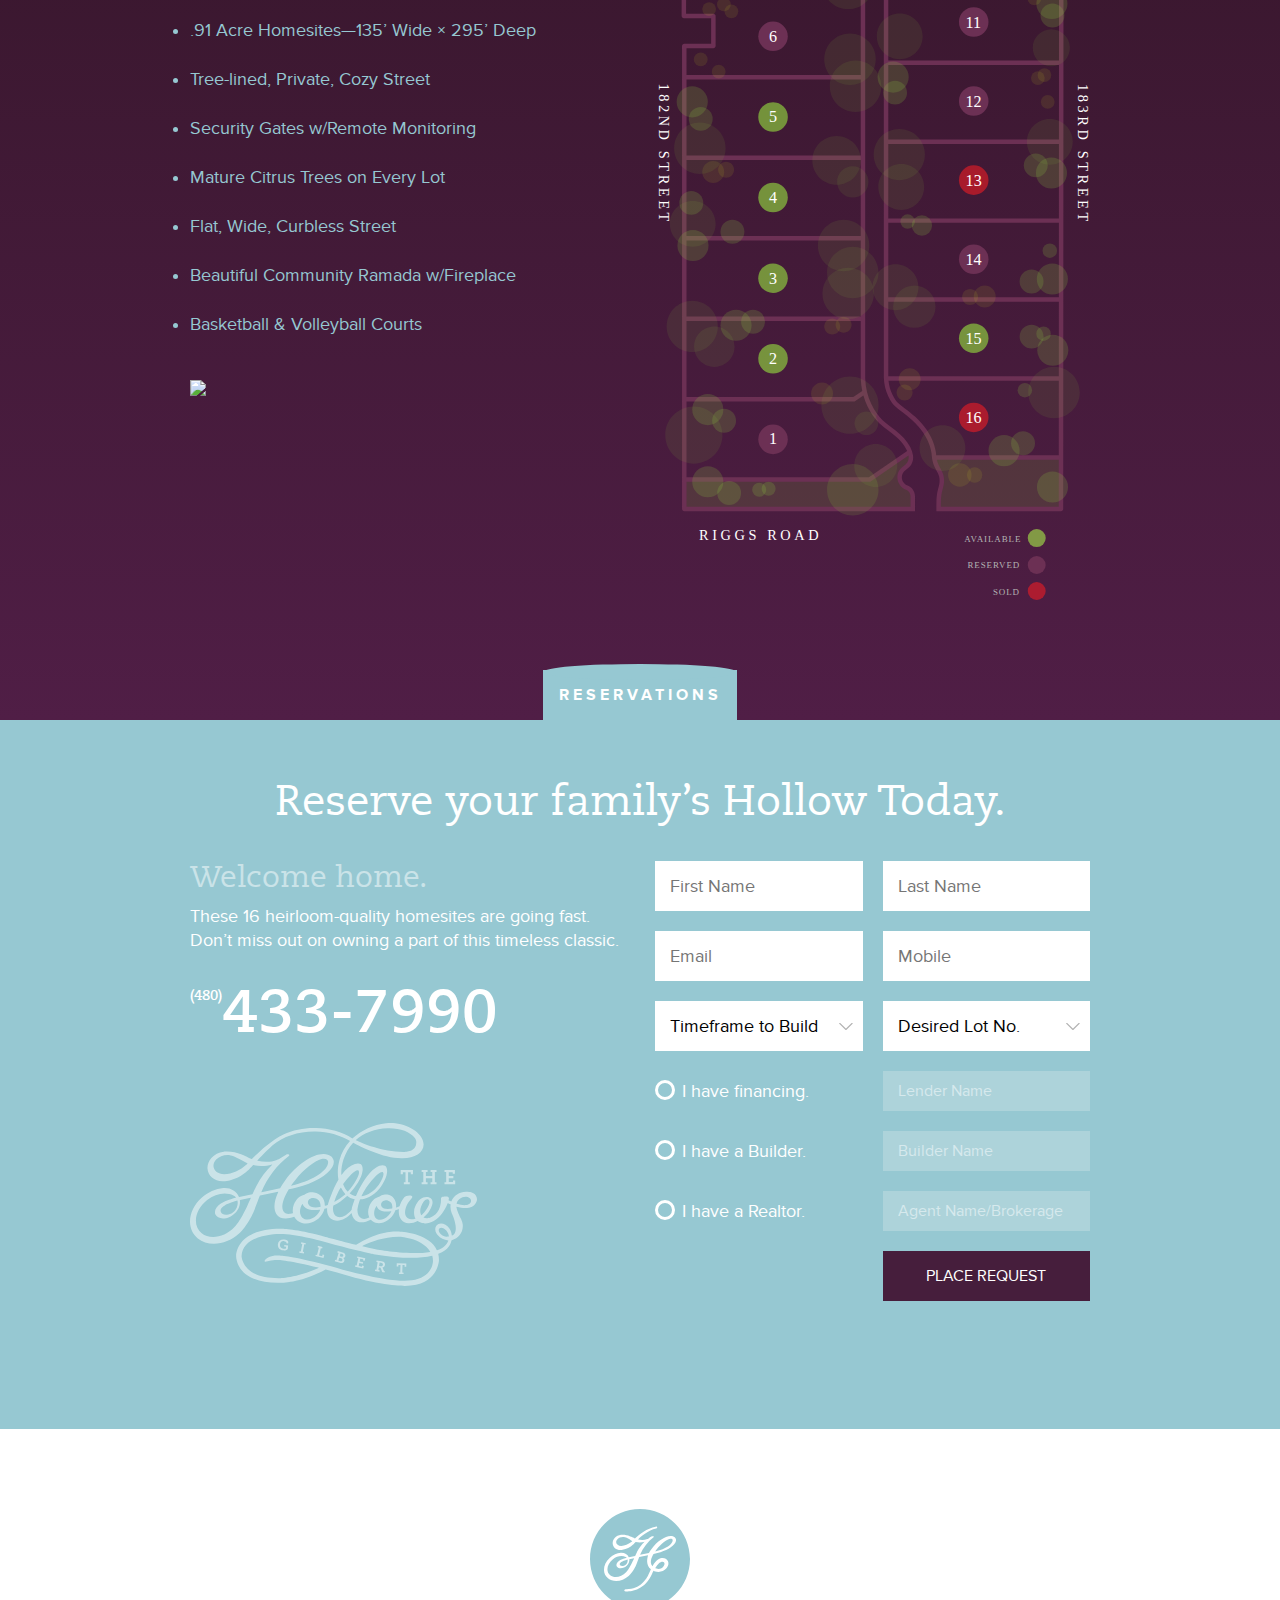
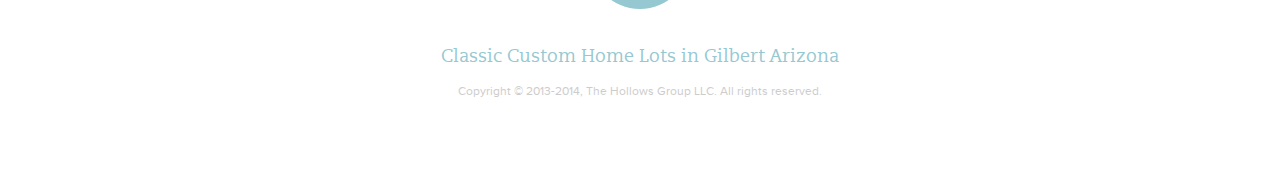
==== commit 54f26191: "Lots of tweaks" ====
--- a/index.html
+++ b/index.html
@@ -21,10 +21,10 @@
 		<a href="#info" class="tab"><span class="down-arrow"></span></a>
 		<div class="container">
 			<h2>A timeless, tree-lined street&hellip; <br class="only-lg">in the heart of the Sonoran Desert.</h2>
-			<p class="subhead">Come and build your last next house&mdash;A place to call home, for generations.</p>
+			<p class="subhead">Come and build your <em>last</em> next house&mdash;A place to call home, for generations.</p>
 			<div class="row">
 				<div class="col-sm-12 col-lg-6">
-					<p>We&rsquo;ve crafted The Hollows in Gilbert with a specific vision&mdash;to create an estate-quality neighborhood with all the attributes of a classic street&mdash;security, warmth, and coziness with a timeless architectural aesthetic.</p>
+					<p>We&rsquo;ve crafted <em>The Hollows in Gilbert</em> with a specific vision&mdash;to create an estate-quality neighborhood with all the attributes of a classic street&mdash;security, warmth, and coziness with a timeless architectural aesthetic.</p>
 				</div>
 				<div class="col-sm-12 col-lg-6">
 					<p>In every detail The Hollows is designed for families. From the wide, flat, curbless, and gated street (a bike riding instructor&rsquo;s dream) to the large-party-ready Ramada with fireplace and sport courts, and more.</p>
@@ -67,7 +67,7 @@
 				<div class="row">
 					<div class="col-sm-12 col-lg-6"><!-- Copy -->
 						<h3>Time-honored freshness.</h3>
-						<p>The Hollows in Gilbert is much more than an oasis in the desert&mdash;it&rsquo;s practically a forest among cacti and decorative gravel.</p>
+						<p><em>The Hollows in Gilbert</em> is much more than an oasis in the desert&mdash;it&rsquo;s practically a forest among cacti and decorative gravel.</p>
 						<p>Beginning with mature (and very high producing) navel orange trees, we&rsquo;ve added hundreds more beautifully manicured trees, shrubs, and bushes, with gorgeous English Ivy everywhere!</p>
 						<p>Our custom homes are crafted for leading-edge energy efficiency and strength&mdash;with architectural aesthetics that create a classic, New England feel using timeless style and materials.</p>
 						<p>If you like dirt-toned stucco or Tuscany-style tiles and vineyard stone, well&hellip; you can go anywhere.</p>
@@ -114,6 +114,7 @@
 							<li>Beautiful Community Ramada w/Fireplace</li>
 							<li>Basketball & Volleyball Courts</li>
 						</ul>
+						<img src="http://placehold.it/400/251118/96C8D2" class="pull-left">
 					</div>
 				</div>
 			</div>
@@ -151,67 +152,70 @@
 								<input id="Field5" name="Field5" type="email" spellcheck="false" class="field text medium" value="" maxlength="255" tabindex="3" placeholder="Email" />
 							</div>
 							<div class="col-lg-6">
-								<label class="desc sr-only" id="title232" for="Field232">Mobile</label>
-								<input id="Field232" name="Field232" type="text" class="field text medium" value="" maxlength="255" tabindex="4" onkeyup="" placeholder="Mobile" />
+								<label class="desc sr-only" id="title339" for="Field339">Mobile</label>
+								<input id="Field339" name="Field339" type="text" class="field text medium" value="" maxlength="255" tabindex="4" onkeyup="" placeholder="Mobile" />
 							</div>
 						</div>
 
 						<div class="row">
 							<div class="col-lg-6 select">
 								<label class="desc sr-only" id="title7" for="Field7">Timeframe to Build</label>
-								<select id="Field7" name="Field7" class="field select medium" tabindex="5" >
-									<option value="Timeframe to Build" selected disabled>Timeframe to Build</option>
-									<option value="0-3 Months">0-3 Months</option>
-									<option value="4-6 Months">4-6 Months</option>
-									<option value="7-9 Months">7-9 Months</option>
-									<option value="10-12 Month">10-12 Months</option>
-									<option value="12+ Months">12+ Months</option>
-								</select>
+								<div class="moz-wrapper">
+									<select id="Field7" name="Field7" class="field select medium" tabindex="5" >
+										<option value="Timeframe to Build" selected disabled>Timeframe to Build</option>
+										<option value="0-3 Months">0-3 Months</option>
+										<option value="4-6 Months">4-6 Months</option>
+										<option value="7-9 Months">7-9 Months</option>
+										<option value="10-12 Month">10-12 Months</option>
+										<option value="12+ Months">12+ Months</option>
+									</select>
+								</div>
 								<span class="down-arrow"></span>
 							</div>
 							<div class="col-lg-6 select">
 								<label class="desc sr-only" id="title8" for="Field8">Desired Lot No.</label>
-								<select id="Field8" name="Field8" class="field select medium" tabindex="6" >
-									<option value="Desired Lot No." selected disabled>Desired Lot No.</option>
-									<option value="1" >1</option>
-									<option value="2" >2</option>
-									<option value="3" >3</option>
-									<option value="4" >4</option>
-									<option value="5" >5</option>
-								</select>
+								<div class="moz-wrapper">
+									<select id="Field8" name="Field8" class="field select medium" tabindex="6" >
+										<option value="Desired Lot No." selected disabled>Desired Lot No.</option>
+										<option value="1" >1</option>
+										<option value="2" >2</option>
+										<option value="3" >3</option>
+										<option value="4" >4</option>
+										<option value="5" >5</option>
+									</select>
+								</div>
 								<span class="down-arrow"></span>
 							</div>
 						</div>
 
 						<div class="row">
 							<div class="col-lg-6">
-								<input id="radioDefault_109" name="Field109" type="hidden" value="" />
-								<input id="Field109_0" name="Field109" type="radio" class="field radio sr-only" value="I have financing." tabindex="7" required />
-								<label class="choice" for="Field109_0" >
+								<input id="Field236" name="Field236" type="checkbox" class="field checkbox sr-only" value="I have financing." tabindex="7" />
+								<label class="choice" for="Field236" >
 								I have financing.</label>
 							</div>
 							<div class="col-lg-6">
 								<label class="desc sr-only" id="title224" for="Field224">Lender Name</label>
-								<input id="Field224" name="Field224" type="text" class="field text medium short disabled" value="" maxlength="255" tabindex="10" onkeyup="" placeholder="Lender Name" />
-							</div>
-						</div>
-
-						<div class="row">
-							<div class="col-lg-6">
-								<input id="Field109_1" name="Field109" type="radio" class="field radio sr-only" value="I have a Builder." tabindex="8" required />
-								<label class="choice" for="Field109_1" >
+								<input id="Field224" name="Field224" type="text" class="field text medium short disabled" value="" maxlength="255" tabindex="8" onkeyup="" placeholder="Lender Name" />
+							</div>
+						</div>
+
+						<div class="row">
+							<div class="col-lg-6">
+								<input id="Field237" name="Field237" type="checkbox" class="field checkbox sr-only" value="I have a Builder." tabindex="9" />
+								<label class="choice" for="Field237" >
 								I have a Builder.</label>
 							</div>
 							<div class="col-lg-6">
 								<label class="desc sr-only" id="title227" for="Field227">Builder Name</label>
-								<input id="Field227" name="Field227" type="text" class="field text medium short disabled" value="" maxlength="255" tabindex="11" onkeyup="" placeholder="Builder Name" />
-							</div>
-						</div>
-
-						<div class="row">
-							<div class="col-lg-6">
-								<input id="Field109_2" name="Field109" type="radio" class="field radio sr-only" value="I have a Realtor." tabindex="9" required />
-								<label class="choice" for="Field109_2" >
+								<input id="Field227" name="Field227" type="text" class="field text medium short disabled" value="" maxlength="255" tabindex="10" onkeyup="" placeholder="Builder Name" />
+							</div>
+						</div>
+
+						<div class="row">
+							<div class="col-lg-6">
+								<input id="Field238" name="Field238" type="checkbox" class="field checkbox sr-only" value="I have a Realtor." tabindex="11" />
+								<label class="choice" for="Field238" >
 								I have a Realtor.</label>
 							</div>
 							<div class="col-lg-6">
@@ -270,10 +274,11 @@
 		});
 
 		// Form Logic
-		$('input.disabled').attr('disabled', true);
-		$('input[name="Field109"]').on('change', function(){
-			$('input.disabled').attr('disabled', true);
-			$(this).closest('.row').find('input.disabled').attr('disabled', false).focus();
+		$('input.disabled').attr('disabled', true); // disable with javascript, so they work on no-js
+		$('input.checkbox').on('change', function(){
+			var $this = $(this);
+			var checked = $this.is(':checked');
+			$(this).closest('.row').find('input.disabled').attr('disabled', !checked ).focus();
 		});
 
 		// Fit Phone Number
--- a/css/main.css
+++ b/css/main.css
@@ -668,7 +668,7 @@
   background: #fff;
 }
 #features{
-  background-color: #A2B83E;
+  background-color: #a3ae39;
   background-image: url(../img/features.jpg);
   background-position: top center;
 }
@@ -710,7 +710,8 @@
   background-color: inherit;
   line-height: 50px;
   text-transform: uppercase;
-  font-size: 15px;
+  font-size: 16px;
+  font-weight: 700;
   letter-spacing: 4px;
 }
 .tab:before{
@@ -718,7 +719,7 @@
   position: absolute;
   content:'';
   width: 100%;
-  height: 12px;
+  height: 16px;
   background: inherit;
   top: -6px;
   border-radius: 50%;
@@ -732,14 +733,13 @@
 header .tab{
   top: 0;
   background-color: #96C8D2;
+  width: 320px;
   height: 40px;
-  width: 320px;
   margin-left: -160px;
 }
 header .tab:before{
-  height:18px;
   top: auto;
-  bottom: -9px;
+  bottom: -7px;
   border-radius: 0 0 50% 50%;
 }
 
@@ -775,6 +775,12 @@
   margin-left: -30px;
   height: 24px;
   top: -24px;
+  font-size: 0;
+}
+
+#info .tab:before{
+  height: 12px;
+  top: -4px;
 }
 
 .down-arrow{
@@ -783,7 +789,6 @@
   display: inline-block;
   width: 24px;
   height: 13px;
-  margin-top: 12px;
 }
 
 #info h2{
@@ -936,31 +941,55 @@
   border-radius: 0;
 }
 
+#reservations div.select{
+  position: relative;
+}
 #reservations select.medium{
   -webkit-appearance: none;
+  -moz-appearance:window;
+  -ms-appearance: none;
+  appearance: none;
   padding-right: 30px;
 }
 
+/* Haxxxxxx for stuuuuupid custom select elements */
+
+/*Firefox*/
+@-moz-document url-prefix() {
+  .moz-wrapper{
+    height: 50px;
+    background: #fff;
+  }
+}
+/*IE*/
+#reservations select.medium::-ms-expand{
+  display: none;
+}
+
 #reservations .down-arrow{
-  float: right;
-  position: relative;
+  position: absolute;
+  top: 50%;
+  right: 15px;
+  margin-top: -6px;
   z-index: 10;
-  margin-top: -30px;
-  margin-right: 10px;
   -webkit-transform: scale(.6);
-}
-
-
-#reservations form .radio{
+  -moz-transform: scale(.6);
+  -o-transform: scale(.6);
+  -ms-transform: scale(.6);
+  transform: scale(.6);
+}
+
+
+#reservations form .checkbox{
   text-indent: -999px;
 }
 
-#reservations form .radio + label{
+#reservations form .checkbox + label{
   margin-top:9px;
   display: block;
   padding-left: 25px;
 }
-#reservations form .radio + label:before{
+#reservations form .checkbox + label:before{
   content: '';
   display: inline-block;
   vertical-align: top;
@@ -971,13 +1000,14 @@
   border: 3px solid #fff;
   border-radius: 50%;
 }
-#reservations form .radio:checked + label:before{
+#reservations form .checkbox:checked + label:before{
   background: #461E3C;
 }
 
 #reservations .short{
   height: 40px;
   font-size: 16px;
+  padding: 10px 15px;
 }
 
 
@@ -1010,6 +1040,7 @@
   text-align: center;
   border: none;
   background-color: #461E3C;
+  border-radius: 0;
 }
 
 #reservations .submit[disabled]{
